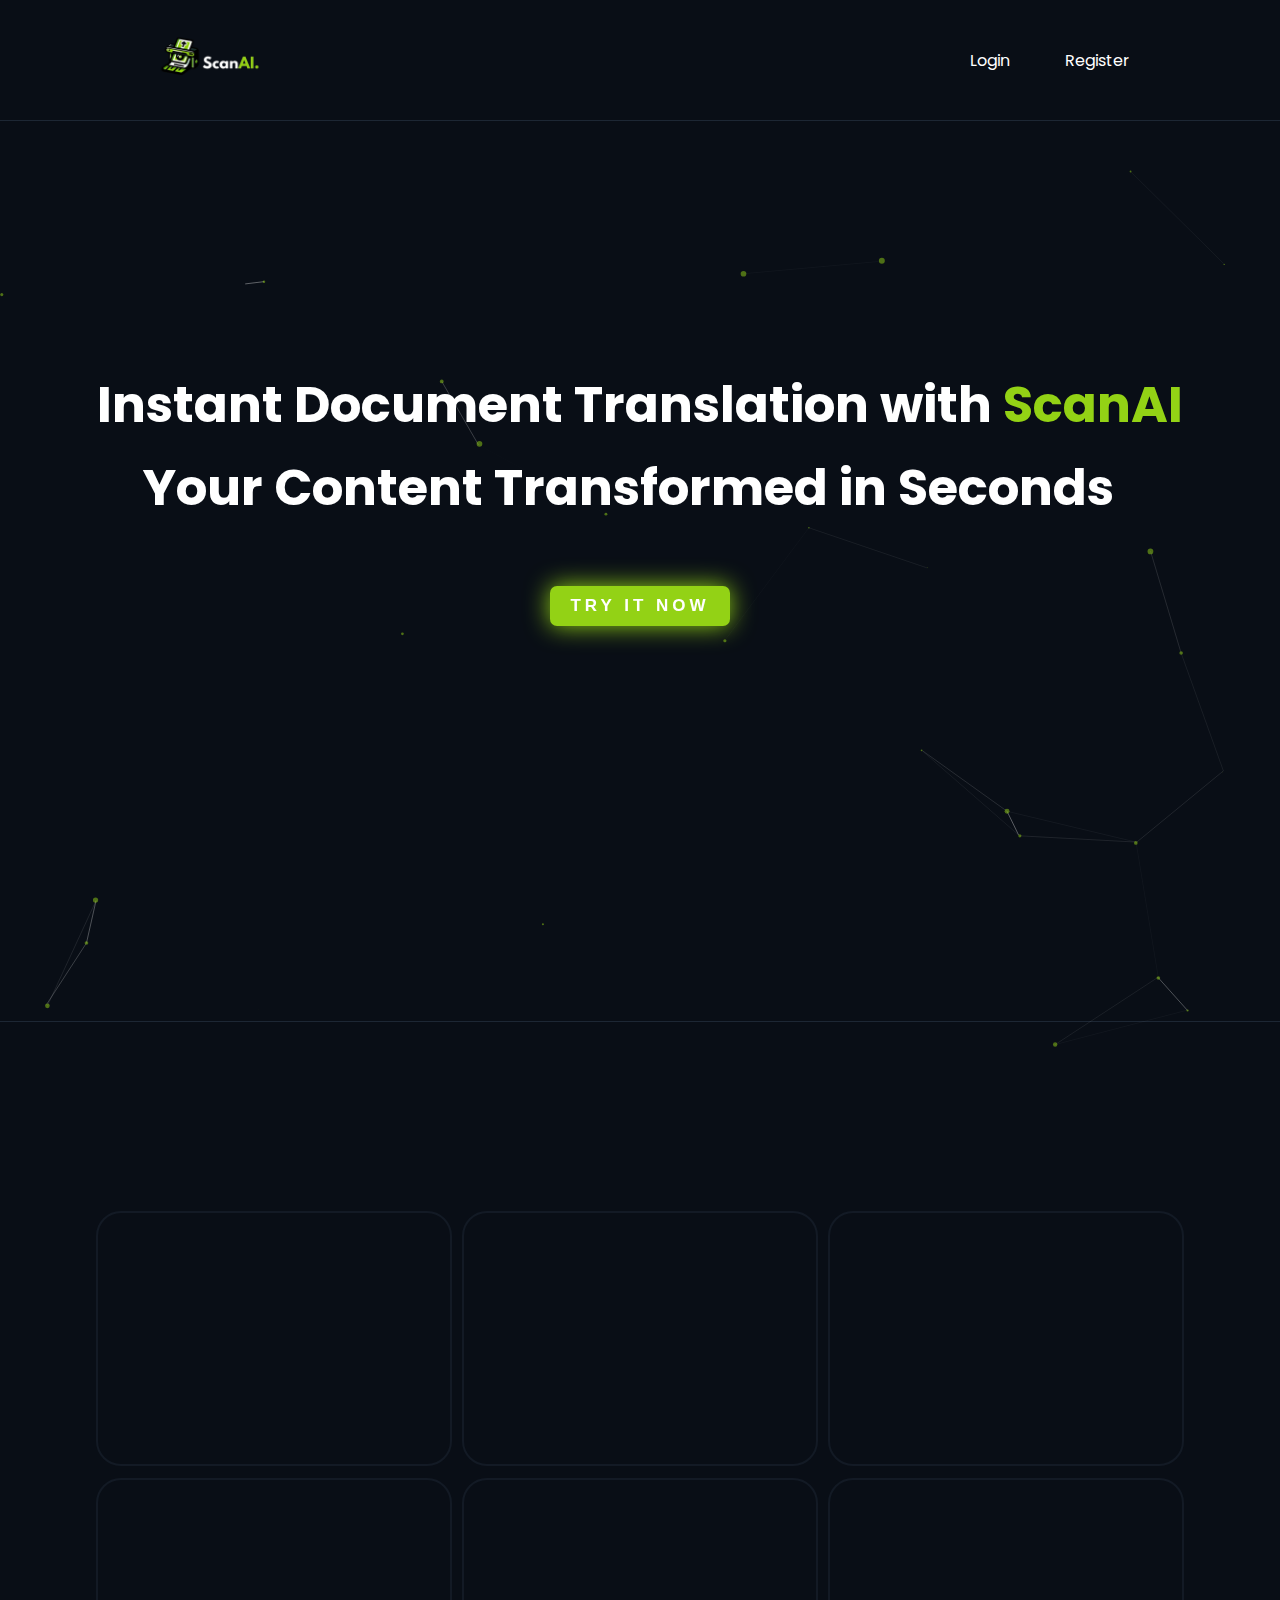
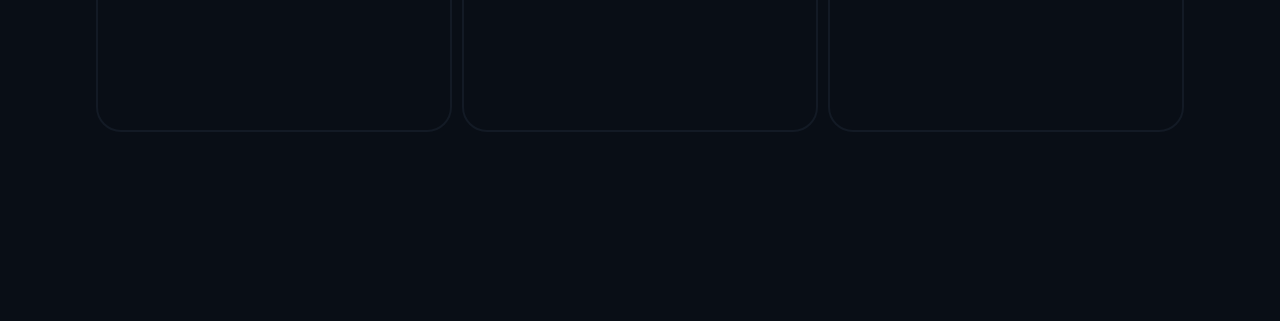
==== index.html @ 901ea7c9 "landing with grid" ====
<!DOCTYPE html>
<html lang="en">
  <head>
    <link rel="stylesheet" href="style.css" />
    <meta charset="UTF-8" />
    <meta name="viewport" content="width=device-width, initial-scale=1.0" />
    <title>Document</title>
  </head>
  <body>
    <nav class="navLanding">
      <img src="logoScanAI.png" class="logo" />
      <ul class="ulNav">
        <a href="#"><li>Login</li></a>
        <a href="#"><li>Register</li></a>
      </ul>
    </nav>
    <div class="containerTitle">
      <div class="containerAll">
        <div id="particles-js"></div>
        <h1 class="mainTitle" id="mainTitle">
          Instant Document Translation with <span>ScanAI</span><br />
          <div class="backTitle">Your Content Transformed in Seconds</div>
        </h1>
        <button class="shadow__btn">Try it now</button>
      </div>
    </div>

    <section class="section1">
      <div class="parent" id="grid">
        <div class="div1"></div>
        <div class="div2"></div>
        <div class="div3"></div>
        <div class="div4"></div>
        <div class="div5"></div>
        <div class="div6"></div>
        <div class="mouse-follower" id="mouseFollower"></div>
      </div>
    </section>

    <script src="particles.js"></script>
    <script>
      particlesJS.load("particles-js", "particlesjs-config.json", function () {
        console.log("callback - particles.js config loaded");
      });
    </script>
    <script>
document.addEventListener("DOMContentLoaded", function() {
  const parent = document.querySelector(".parent");
  const mouseFollower = document.querySelector(".mouse-follower");

  parent.addEventListener("mouseenter", function() {
    mouseFollower.style.display = "block";
  });

  parent.addEventListener("mouseleave", function() {
    mouseFollower.style.display = "none";
  });

  document.addEventListener("mousemove", function(e) {
    const parentRect = parent.getBoundingClientRect();
    const mouseX = e.pageX;
    const mouseY = e.pageY;

    const parentLeft = parentRect.left + window.pageXOffset;
    const parentTop = parentRect.top + window.pageYOffset;
    const parentRight = parentRect.right + window.pageXOffset - mouseFollower.offsetWidth;
    const parentBottom = parentRect.bottom + window.pageYOffset - mouseFollower.offsetHeight;

    if (mouseX >= parentLeft && mouseX <= parentRight && mouseY >= parentTop && mouseY <= parentBottom) {
      let adjustedMouseX = mouseX - parentLeft;
      let adjustedMouseY = mouseY - parentTop;

      mouseFollower.style.left = adjustedMouseX + "px";
      mouseFollower.style.top = adjustedMouseY + "px";
    }
  });
});



    </script>
  </body>
</html>
---- style.css ----
@import url("https://fonts.googleapis.com/css2?family=Open+Sans&family=Poppins:ital,wght@0,100;0,200;0,300;0,400;0,500;0,600;0,700;0,800;0,900;1,100;1,200;1,300;1,400;1,500;1,600;1,700;1,800;1,900&display=swap");

* {
  margin: 0;
  padding: 0;
  box-sizing: border-box;
  list-style: none;
  text-decoration: none;
}

body {
  background-color: #090e16;
  font-family: "Poppins";
  height: 100vh;
  width: 100%;
}

.navLanding {
  width: 100%;
  padding: 0px 150px;
  display: flex;
  align-items: center;
  justify-content: space-between;
  border-bottom: #1d2734 1px solid;
}

.logo {
  height: 120px;
  width: 120px;
}

.ulNav {
  width: 100%;
  color: white;
  display: flex;
  justify-content: flex-end;
  gap: 55px;
  transition: background-color 0.3s ease;
}

.ulNav li {
  color: white;
  position: relative;
  overflow: hidden;
}

.ulNav li::after {
  content: "";
  position: absolute;
  left: 0;
  bottom: 0;
  width: 0;
  border-bottom: solid 2px #93d215;
  transition: width 0.3s ease;
}

.ulNav li:hover::after {
  width: 100%;
}

.containerTitle {
  width: 100%;
  height: 100vh;
  color: white;
  display: flex;
  align-items: center;
  justify-content: center;
  flex-direction: column;
}

.mainTitle {
  margin-bottom: 60px;
  font-size: 50px;
}

.mainTitle span {
  color: #93d215;
}

.backTitle {
  margin-left: 46px;
  margin-top: 7px;
}

.section1 {
  height: 100vh;
  width: 100%;
  display: flex;
  align-items: center;
  justify-content: center;
  border-top: solid 1px #1d2734;
  z-index: 1 !important;
  background-color: #090e16 !important;
}

#particles-js {
  position: absolute;
  top: 17%;
  width: 100%;
  height: 100vh;
}

.div1, .div2, .div3, .div4, .div5, .div6 {
    background-color: #090e16;
    border: solid 2px #1d2734;
    border-radius: 25px;
    z-index: 2 !important;
  }
  
  .parent {
    display: grid;
    grid-template-columns: repeat(3, 1fr);
    grid-template-rows: repeat(2, 1fr);
    grid-column-gap: 10px;
    grid-row-gap: 12px;
    height: 58%;
    width: 85%;
    z-index: 1;
    opacity: 0.5;
    position: relative; /* Ajout d'une position relative */
    overflow: hidden; /* Empêche le débordement du contenu hors de la classe parent */
    background-color: none;
  }
  
  .mouse-follower {
    position: absolute;
    width: 100px;
    height: 100px;
    border-radius: 50%;
    background: rgb(255, 255, 255);
    background: radial-gradient(circle, rgba(255, 255, 255, 1) 0%, rgba(53, 194, 96, 1) 50%, rgba(255, 255, 255, 1) 100%);
    display: none;
    z-index: 0;
    filter: blur(50px); /* Ajustez la valeur de flou selon vos préférences */
    opacity: 1; /* Réglez la valeur d'opacité selon vos préférences */
    transform: translate(-50%, -50%); /* Centrer l'élément */
  }
  
  

  
element.style {
    height: 100vh;
    width: 100%;
}

.shadow__btn {
    padding: 10px 20px;
    border: none;
    font-size: 17px;
    color: #fff;
    border-radius: 7px;
    letter-spacing: 4px;
    font-weight: 700;
    text-transform: uppercase;
    transition: 0.5s;
    transition-property: box-shadow;
    z-index: 1;
  }
  
  .shadow__btn {
    background: #93d215;
    box-shadow: 0 0 25px #93d215;
  }
  
  .shadow__btn:hover {
    box-shadow: 0 0 5px #93d215,
                0 0 25px #93d215,
                0 0 50px #93d215,
                0 0 100px #93d215;
  }

  .containerAll {
    height: 500px;
    width: 100%;
    display: flex;
    align-items: center;
    justify-content: center;
    flex-direction: column;
    margin-bottom: 150px;
  }
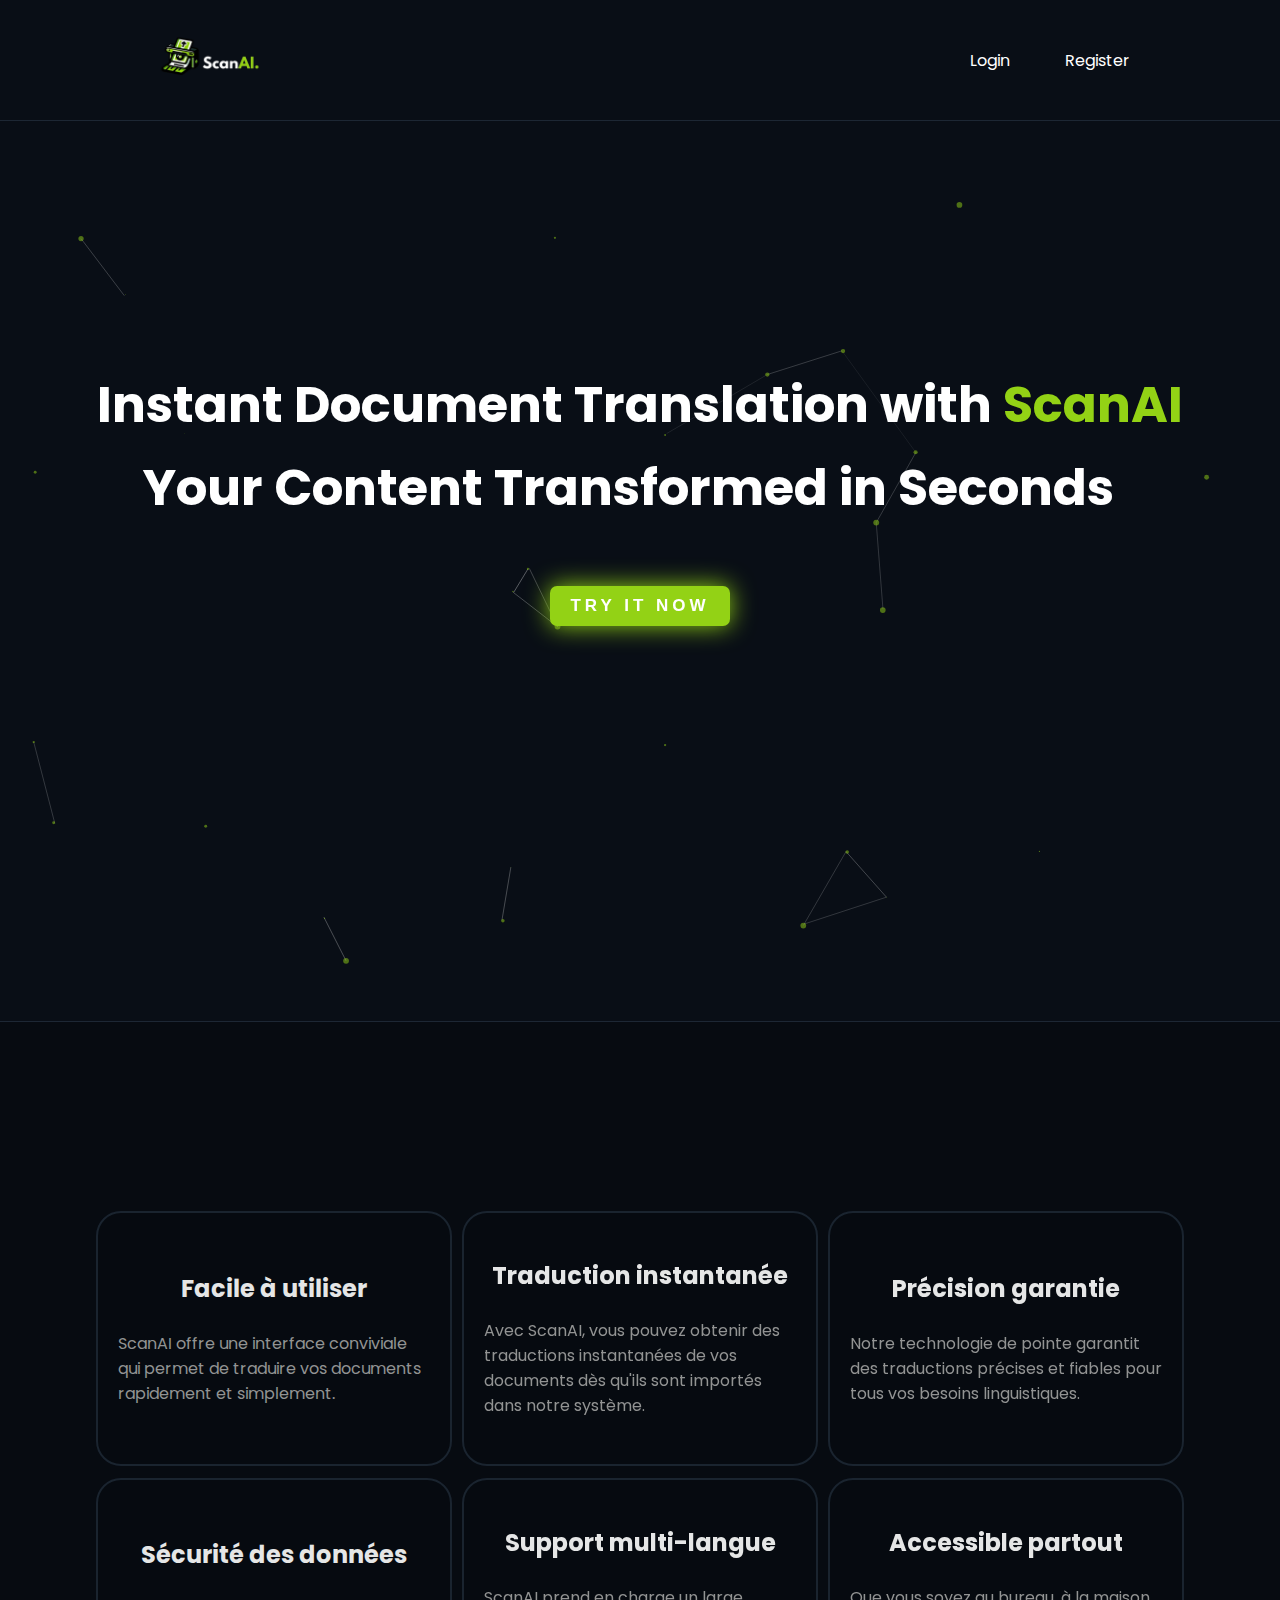
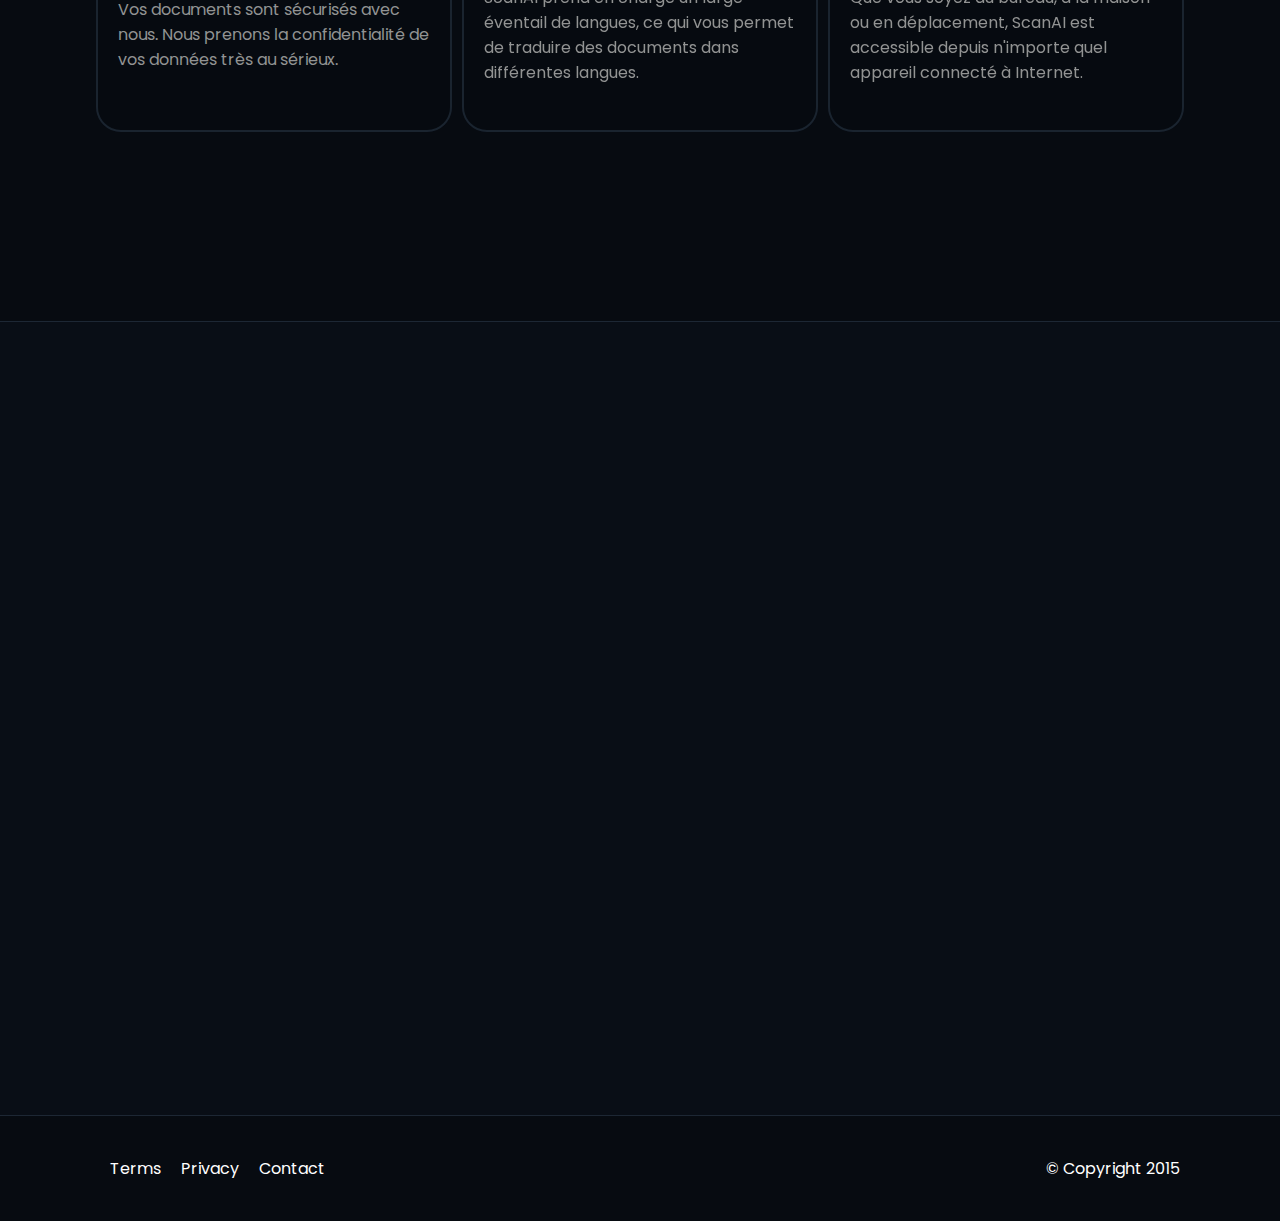
==== commit b12e2d9e: "landing finish" ====
--- a/index.html
+++ b/index.html
@@ -27,14 +27,32 @@
 
     <section class="section1">
       <div class="parent" id="grid">
-        <div class="div1"></div>
-        <div class="div2"></div>
-        <div class="div3"></div>
-        <div class="div4"></div>
-        <div class="div5"></div>
-        <div class="div6"></div>
+        <div class="div1"><h2 class="gridTitle">Facile à utiliser</h2><br>ScanAI offre une interface conviviale qui permet de traduire vos documents rapidement et simplement.</div>
+        <div class="div2"><h2 class="gridTitle">Traduction instantanée</h2><br>Avec ScanAI, vous pouvez obtenir des traductions instantanées de vos documents dès qu'ils sont importés dans notre système.</div>
+        <div class="div3"><h2 class="gridTitle">Précision garantie</h2><br>Notre technologie de pointe garantit des traductions précises et fiables pour tous vos besoins linguistiques.</div>
+        <div class="div4"><h2 class="gridTitle">Sécurité des données</h2><br>Vos documents sont sécurisés avec nous. Nous prenons la confidentialité de vos données très au sérieux.</div>
+        <div class="div5"><h2 class="gridTitle">Support multi-langue</h2><br>ScanAI prend en charge un large éventail de langues, ce qui vous permet de traduire des documents dans différentes langues.</div>
+        <div class="div6"><h2 class="gridTitle">Accessible partout</h2><br>Que vous soyez au bureau, à la maison ou en déplacement, ScanAI est accessible depuis n'importe quel appareil connecté à Internet.</div>
         <div class="mouse-follower" id="mouseFollower"></div>
       </div>
+    </section>
+
+    <section class="section2">
+      <footer>
+        <div class='container'>
+        <div class='row'>
+            <div class='col-md-12'>
+                <ul>
+                    <li><a href='#'>Terms</a></li>
+                    <li><a href='#'>Privacy</a></li>
+                    <li><a href='#'>Contact</a></li>
+                    <li><a href='#'></a></li>
+                    <p>&copy; Copyright 2015</p>
+                </ul>
+            </div>
+        </div>
+        </div>
+    </footer>
     </section>
 
     <script src="particles.js"></script>
--- a/style.css
+++ b/style.css
@@ -90,7 +90,7 @@
   justify-content: center;
   border-top: solid 1px #1d2734;
   z-index: 1 !important;
-  background-color: #090e16 !important;
+  background-color: #070b11 !important;
 }
 
 #particles-js {
@@ -101,10 +101,20 @@
 }
 
 .div1, .div2, .div3, .div4, .div5, .div6 {
-    background-color: #090e16;
+    background-color: #070b11;
     border: solid 2px #1d2734;
     border-radius: 25px;
     z-index: 2 !important;
+    color: #a3a3a3;
+    display: flex;
+    align-items: center;
+    justify-content: center;
+    flex-direction: column;
+    padding: 20px;
+  }
+
+  .gridTitle {
+    color: white;
   }
   
   .parent {
@@ -116,7 +126,7 @@
     height: 58%;
     width: 85%;
     z-index: 1;
-    opacity: 0.5;
+    opacity: 0.9;
     position: relative; /* Ajout d'une position relative */
     overflow: hidden; /* Empêche le débordement du contenu hors de la classe parent */
     background-color: none;
@@ -178,4 +188,35 @@
     justify-content: center;
     flex-direction: column;
     margin-bottom: 150px;
+  }
+
+  .section2 {
+    height: 100vh;
+    width: 100%;
+    background-color: #090e16;
+    border-top: solid 1px #1d2734;
+    display: flex;
+    flex-direction: column;
+    justify-content: flex-end;
+  }
+
+  footer {
+    border-top: #1d2734 solid 1px;
+    padding: 40px 100px;
+    color: white;
+    background: #070b11;
+  }
+  
+  footer li {
+    float: left;
+    padding: 0 10px;
+    list-style: none;
+  }
+  
+  footer a {
+    color: white;
+  }
+  
+  footer p {
+    float: right;
   }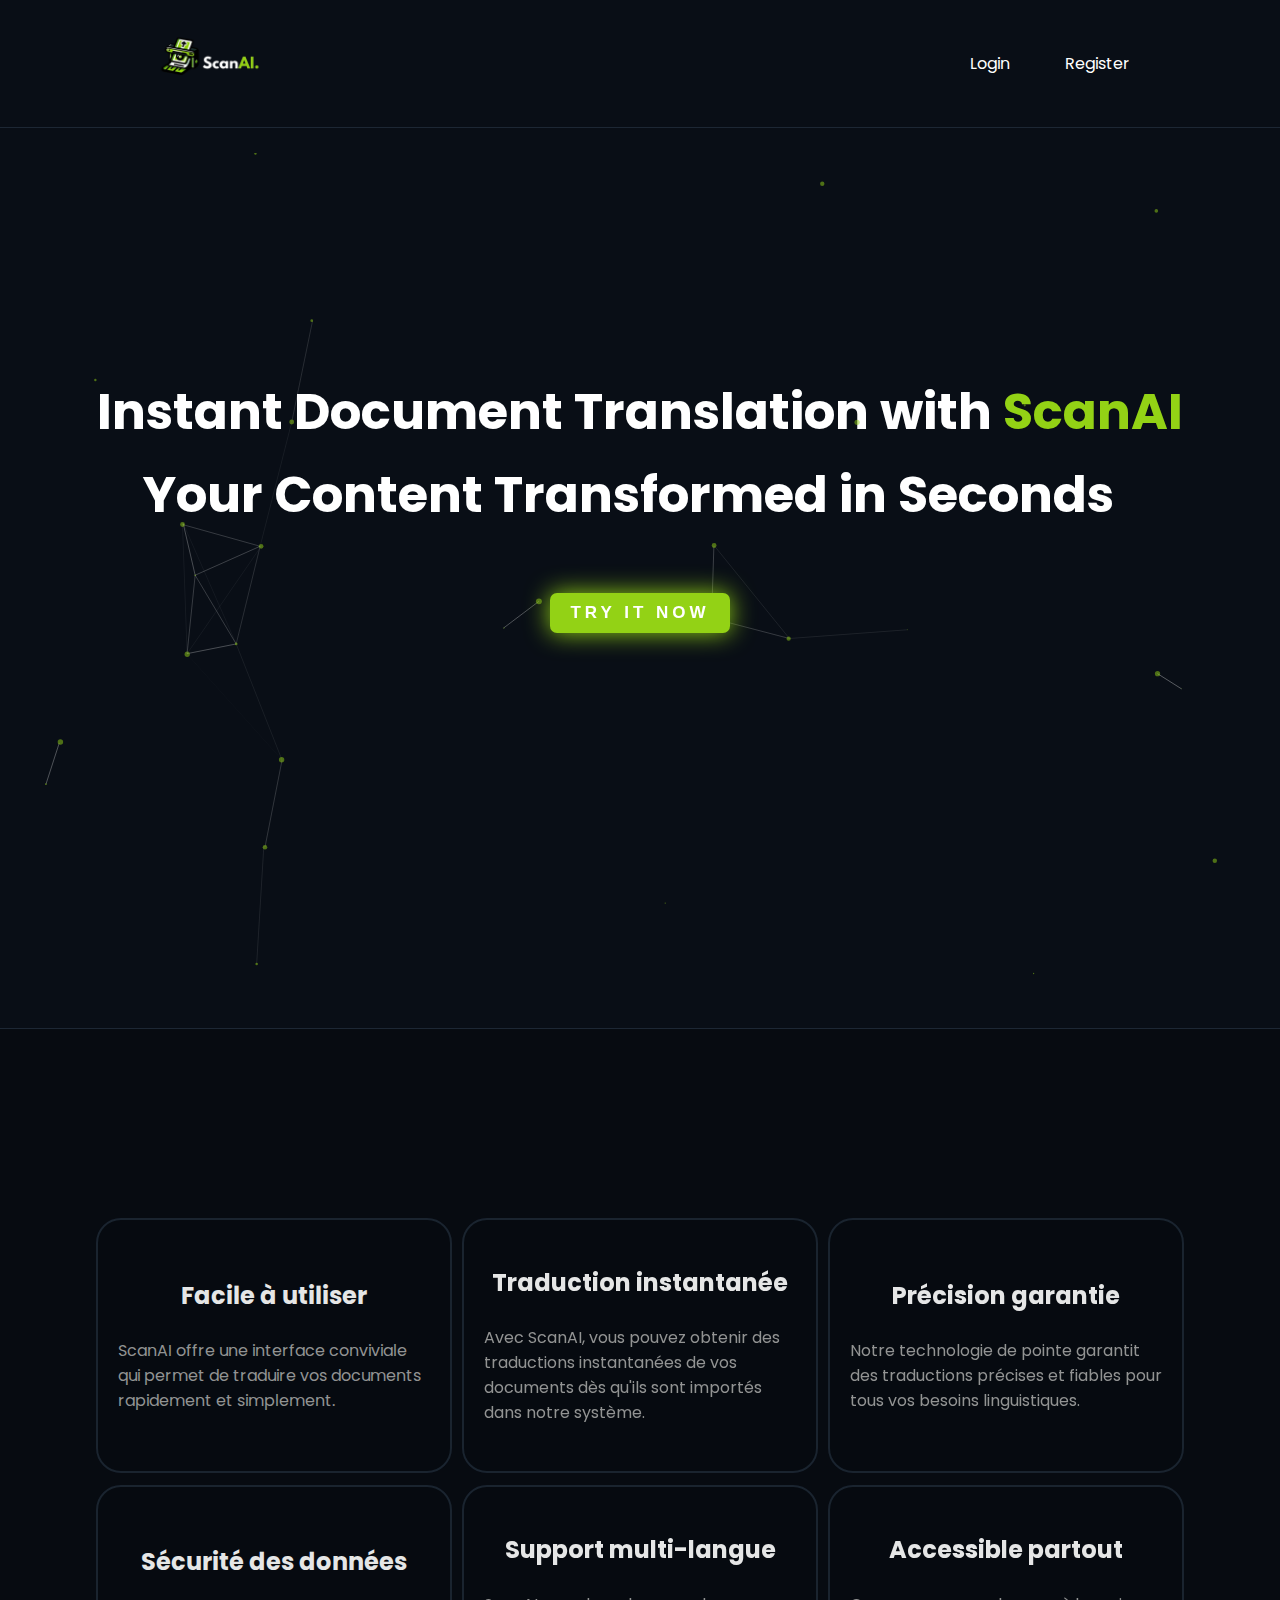
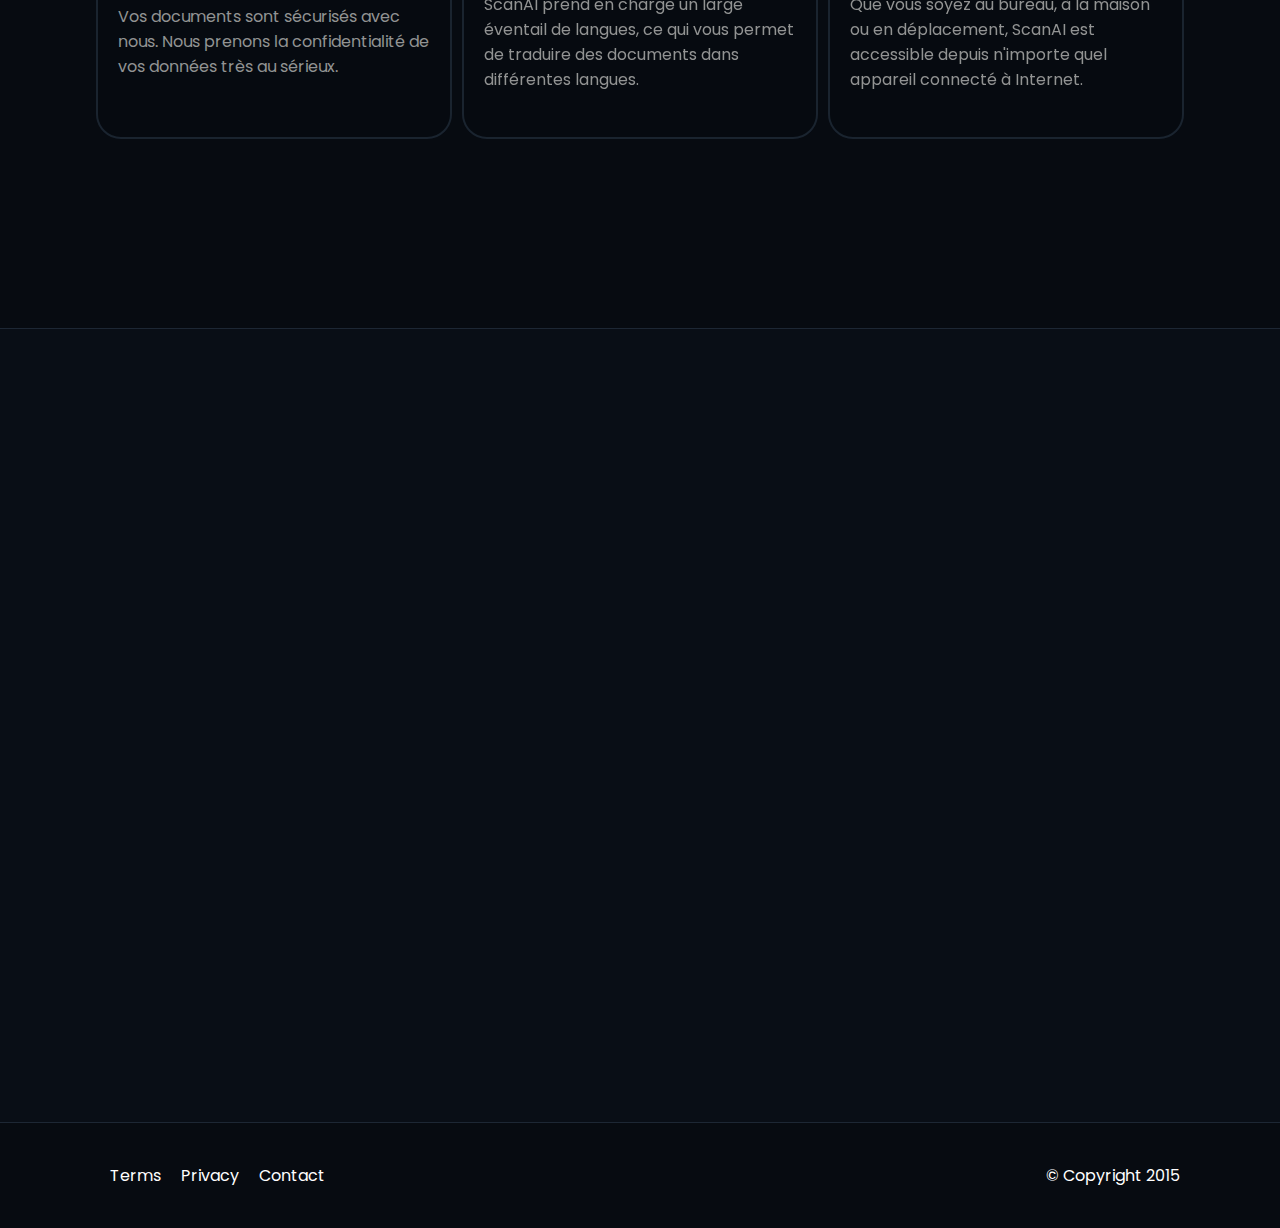
==== commit f528dfe0: "add register and login page" ====
--- a/index.html
+++ b/index.html
@@ -8,10 +8,10 @@
   </head>
   <body>
     <nav class="navLanding">
-      <img src="logoScanAI.png" class="logo" />
+      <a href="index.html"><img src="logoScanAI.png" class="logo" /></a>
       <ul class="ulNav">
-        <a href="#"><li>Login</li></a>
-        <a href="#"><li>Register</li></a>
+        <a href="login.html"><li>Login</li></a>
+        <a href="register.html"><li>Register</li></a>
       </ul>
     </nav>
     <div class="containerTitle">
--- a/style.css
+++ b/style.css
@@ -219,4 +219,126 @@
   
   footer p {
     float: right;
-  }+  }
+
+  .background{
+    margin-top: 70px;
+    width: 430px;
+    height: 520px;
+    position: absolute;
+    transform: translate(-50%,-50%);
+    left: 50%;
+    top: 50%;
+    display: flex;
+    align-items: center;
+    justify-content: center;
+}
+.background .shape{
+    height: 200px;
+    width: 200px;
+    position: absolute;
+    border-radius: 50%;
+}
+.shape:first-child{
+    background: linear-gradient(
+        #55790d,
+        #93d215
+    );
+    left: -80px;
+    top: -80px;
+}
+.shape:last-child{
+    background: linear-gradient(
+        to right,
+        #93d215,
+        #55790d
+    );
+    right: -30px;
+    bottom: -80px;
+}
+
+
+
+form{
+  margin-top: 70px;
+    height: 520px;
+    width: 400px;
+    background-color: rgba(255, 255, 255, 0.018);
+    position: absolute;
+    transform: translate(-50%,-50%);
+    top: 50%;
+    left: 50%;
+    border-radius: 10px;
+    backdrop-filter: blur(10px);
+    border: 2px solid rgba(255,255,255,0.1);
+    box-shadow: 0 0 40px rgba(8,7,16,0.6);
+    padding: 50px 35px;
+}
+form *{
+    font-family: 'Poppins',sans-serif;
+    color: #ffffff;
+    letter-spacing: 0.5px;
+    outline: none;
+    border: none;
+}
+form h3{
+    font-size: 32px;
+    font-weight: 500;
+    line-height: 42px;
+    text-align: center;
+    color: white;
+}
+
+label{
+    display: block;
+    margin-top: 30px;
+    font-size: 16px;
+    font-weight: 500;
+}
+input{
+    display: block;
+    height: 50px;
+    width: 100%;
+    background-color: rgba(255,255,255,0.07);
+    border-radius: 3px;
+    padding: 0 10px;
+    margin-top: 8px;
+    font-size: 14px;
+    font-weight: 300;
+}
+::placeholder{
+    color: #e5e5e5;
+}
+.btnLogin{
+    margin-top: 50px;
+    width: 100%;
+    background-color: #93d215;
+    color: white;
+    padding: 15px 0;
+    font-size: 18px;
+    font-weight: 600;
+    border-radius: 5px;
+    cursor: pointer;
+}
+.social{
+  margin-top: 30px;
+  display: flex;
+}
+.social div{
+  background: red;
+  width: 150px;
+  border-radius: 3px;
+  padding: 5px 10px 10px 5px;
+  background-color: rgba(255,255,255,0.27);
+  color: #eaf0fb;
+  text-align: center;
+}
+.social div:hover{
+  background-color: rgba(255,255,255,0.47);
+}
+.social .fb{
+  margin-left: 25px;
+}
+.social i{
+  margin-right: 4px;
+}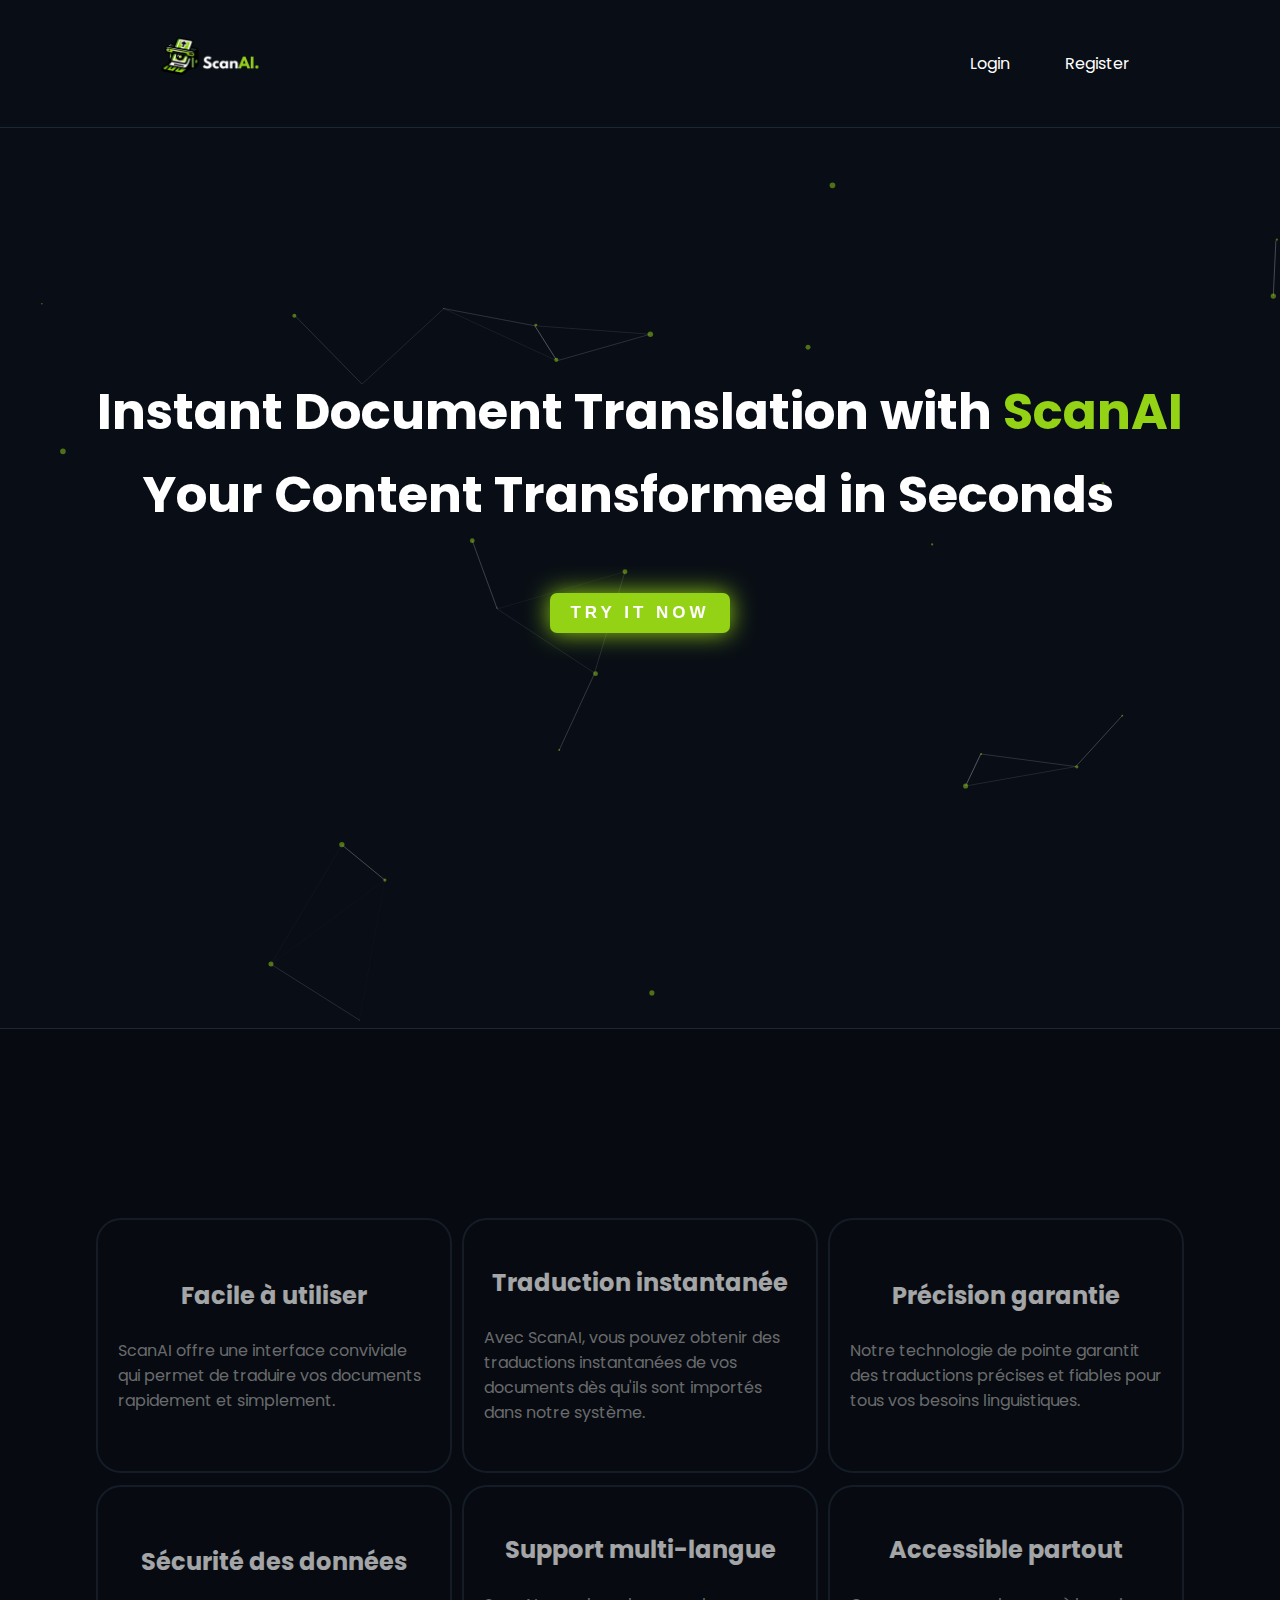
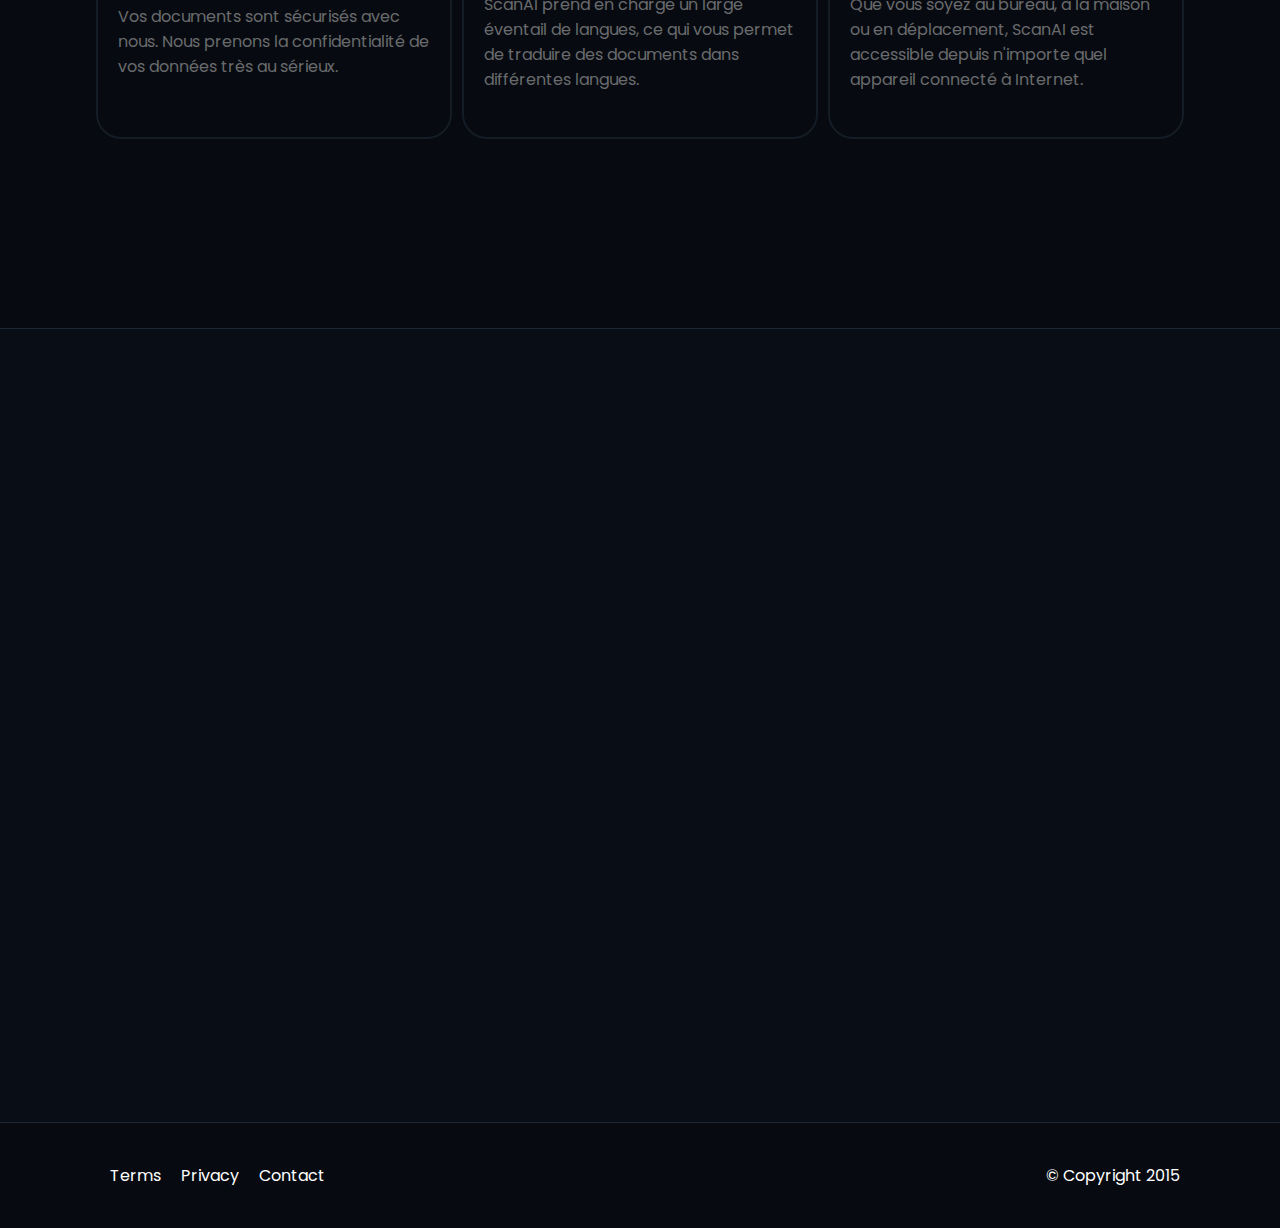
==== commit fca1f282: "Merge branch 'eliott' into AuthPage" ====
--- a/index.html
+++ b/index.html
@@ -10,8 +10,8 @@
     <nav class="navLanding">
       <a href="index.html"><img src="logoScanAI.png" class="logo" /></a>
       <ul class="ulNav">
-        <a href="login.html"><li>Login</li></a>
-        <a href="register.html"><li>Register</li></a>
+        <a href="auth/login.html"><li>Login</li></a>
+        <a href="auth/register.html"><li>Register</li></a>
       </ul>
     </nav>
     <div class="containerTitle">
--- a/style.css
+++ b/style.css
@@ -111,6 +111,7 @@
     justify-content: center;
     flex-direction: column;
     padding: 20px;
+    opacity: 0.7;
   }
 
   .gridTitle {
@@ -289,6 +290,7 @@
     color: white;
 }
 
+
 label{
     display: block;
     margin-top: 30px;
@@ -341,4 +343,243 @@
 }
 .social i{
   margin-right: 4px;
-}+}
+
+
+
+
+/* Page Login : style login */
+
+#FLogin{
+    width: 25%;
+}
+.containerForm {
+    margin-top: 40%;
+    width: 100%;
+    height: 10%;
+    display: flex;
+    flex-direction: column;
+    align-items: center;
+    justify-content: center;
+
+    border: solid 1px #93d215;
+    border-radius: 10px;
+    box-shadow: 0 0 .1rem #fff,
+    0 0 .1rem #fff,
+    0 0 1rem #93d215,
+    0 0 0.8rem #93d215,
+    0 0 1.8rem #93d215,
+    inset 0 0 1.3rem #93d215; 
+
+}
+#loginTitle {
+    font-size: 40px;    
+    color: #fff;
+    margin-bottom: 10%;
+}
+.btnLogin
+{
+    width: 100%;
+    height: 40px;
+    background-color: #090e16;
+    color: white;
+    border: none;
+    border-radius: 5px;
+    cursor: pointer;
+    margin-bottom: 10%;
+    border: none;
+    transition: background-color 0.3s ease;
+    border-bottom: solid 2px #93d215;
+}
+.btnLogin:focus {
+    outline:  none;
+}
+.ContInput{
+    width: 80%;
+}
+
+#forgot{
+    color: #93d215;
+    margin-top: 10%;
+    cursor: pointer;
+}
+#fcont{
+    font-size: 13px;
+}
+
+#btnSubmite{
+    width: 30%;
+    height: 40px;
+    font-size: 20px;
+    background-color: #93d215;
+    color: white;
+    border: none;
+    border-radius: 5px;
+    cursor: pointer;
+    margin: 10% 0;
+    border: none;
+}
+
+
+
+/* Page Check Code : style check code */
+#CheckTitle{
+    font-size: 30px;    
+    color: #fff;
+    margin-bottom: 10%;
+
+}
+.containerFormCheck {
+    margin-top: 10%;
+    width: 100%;
+    height: 10%;
+    display: flex;
+    flex-direction: column;
+    align-items: center;
+    justify-content: center;
+
+
+
+}
+
+#myBox{
+    display: flex;
+    justify-content: space-around;
+
+}
+#myBox input{
+    text-align: center;
+    font-size: 35px;
+    width: 15%;
+    height: 80px;
+    border: solid 1px #93d215;
+    border-radius: 10px;
+    box-shadow: 0 0 .1rem #fff,
+    0 0 .05rem #fff,
+    0 0 0.5rem #93d215,
+    0 0 0.4rem #93d215,
+    0 0 1.2rem #93d215,
+    inset 0 0 1.3rem #93d215; 
+}
+#myBox input:focus {
+    outline:  none;
+}
+
+
+
+/* Page Trad Page : style Trade Page */
+
+#BloxPage{
+    width: 50%;
+    height: 80%;
+    border: solid 1px #93d215;
+    border-radius: 10px;
+    box-shadow: 0 0 .1rem #fff,
+    0 0 .05rem #fff,
+    0 0 0.5rem #93d215,
+    0 0 0.4rem #93d215,
+    0 0 1.2rem #93d215,
+    inset 0 0 1.3rem #93d215; 
+}
+
+#sectionTrad{
+    display: flex;
+}
+#BloxPage{
+    color: white;
+    display: flex;
+    justify-content: center;
+    align-items: center;
+    font-size: 30px;
+}
+.boxT{
+    width: 50%;
+    height: 80vh;
+    display: flex;
+    justify-content: center;
+    align-items: center;
+    flex-direction: column;
+}
+.lselect{
+    width: 100%;
+    height: 40px;
+    background-color: #090e16;
+    color: white;
+    border: solid 1px #93d215;
+    border-radius: 10px;
+    box-shadow: 0 0 .1rem #fff,
+    0 0 .02rem #fff,
+    0 0 0.2rem #93d215,
+    0 0 0.1rem #93d215,
+    0 0 1rem #93d215,
+    inset 0 0 1.3rem #93d215; 
+    outline: none;
+}
+#FormTrad{
+    width: 100%;
+    text-align: center;
+}
+#DofSelect{
+    display: flex;
+    justify-content: space-around;
+}
+
+#tradTitle{
+    font-size: 30px;    
+    color: #fff;
+    margin-bottom: 10%;
+}
+
+
+/** Page abonnement : style abonnement */
+.SectionAbo{
+    display: flex;
+    justify-content: space-around;
+    width: 80%;
+}
+.logoArt{
+    width: 30%;
+    margin: 20% 0;
+
+}
+#AboTitle{
+    font-size: 30px;    
+    color: #fff;
+    margin-bottom: 4%;
+}
+.containerAbo{
+    width: 100%;
+    display: flex;
+    flex-direction: column;
+    align-items: center;
+    justify-content: center;
+    margin-top: 2%;
+}
+.ContAbo{
+    display: flex;
+    justify-content: center;
+    align-items: center;
+    flex-direction: column;
+    width: 25%;
+    border: solid 1px #93d215;
+    border-radius: 10px;
+    color: #fff;
+    box-shadow: 0 0 .1rem #fff,
+    0 0 .02rem #fff,
+    0 0 0.2rem #93d215,
+    0 0 0.1rem #93d215,
+    0 0 1rem #93d215,
+    inset 0 0 1.3rem #93d215; 
+    outline: none;
+}
+
+.btnABO{
+    width: 40%;
+    height: 40px;
+    background-color: #93d215;
+    color: white;
+    border: none;
+    border-radius: 5px;
+    cursor: pointer;
+    margin: 10% 0;
+    border: none;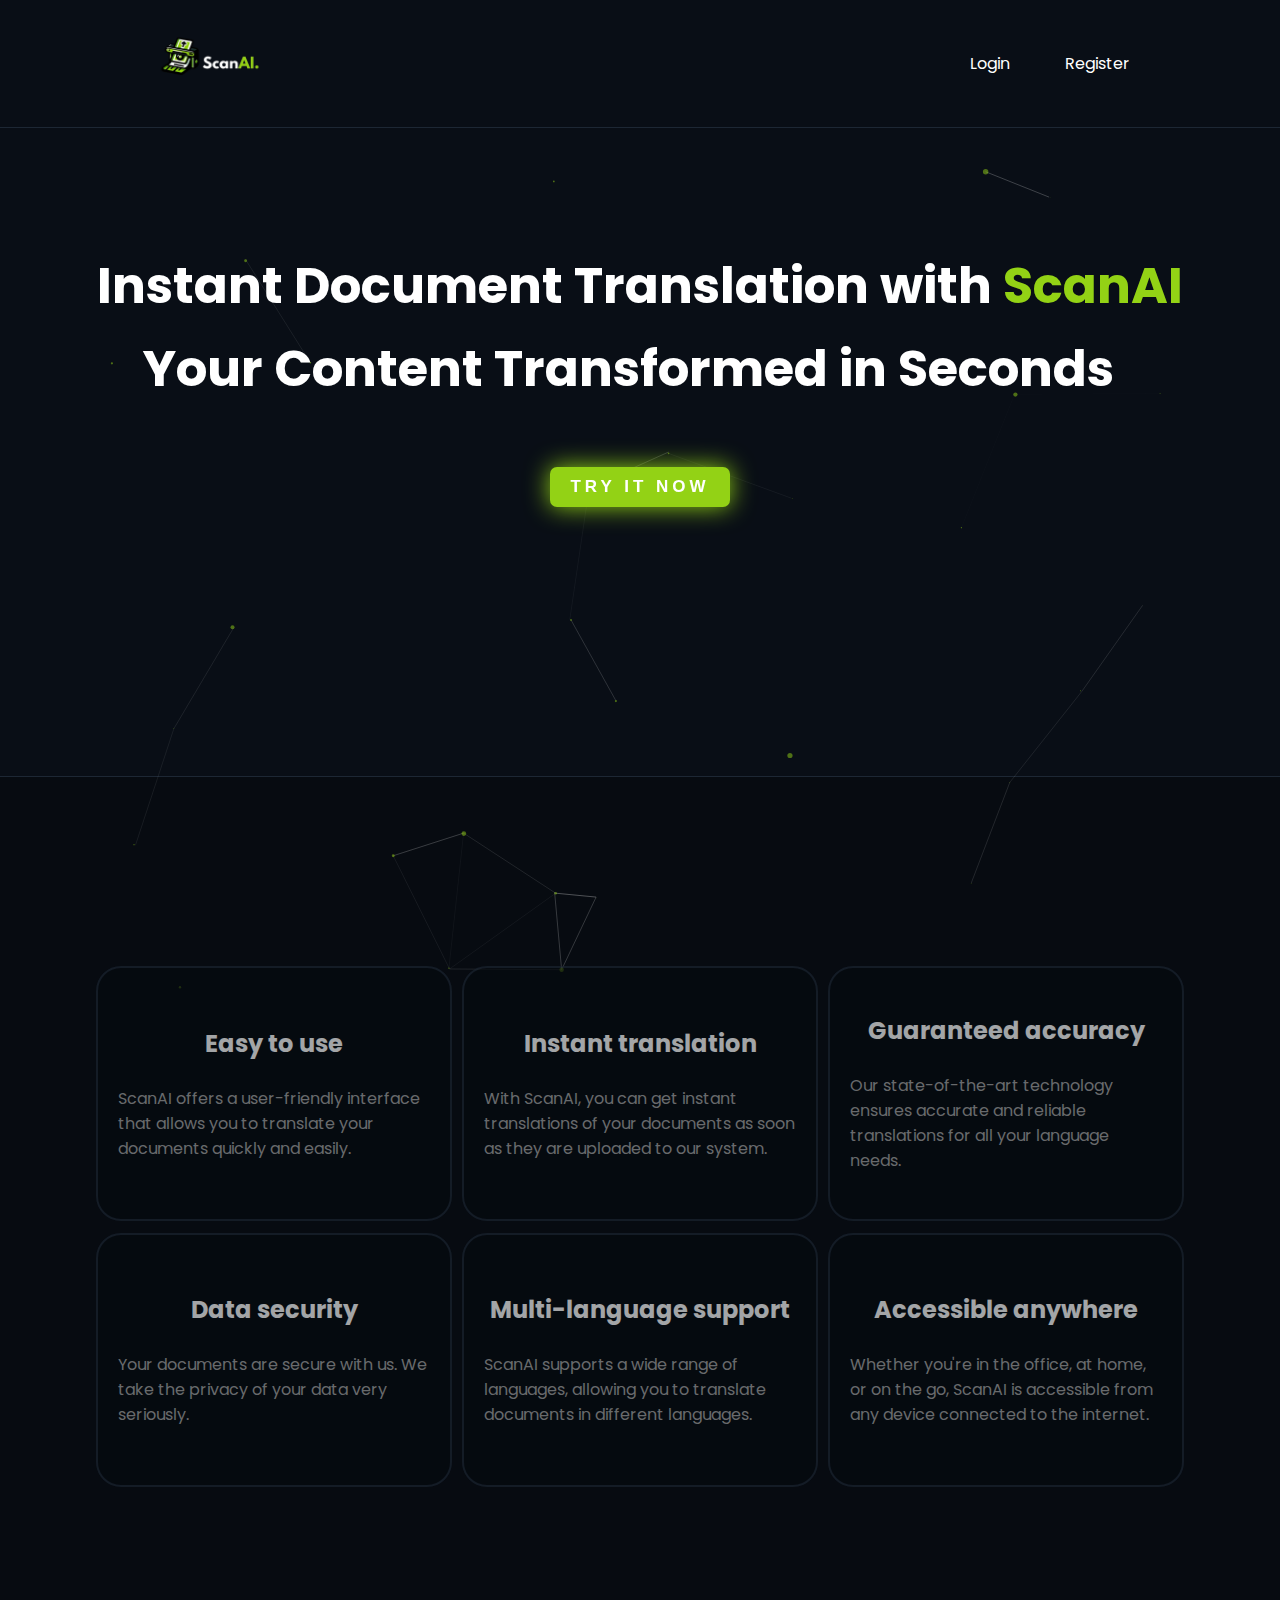
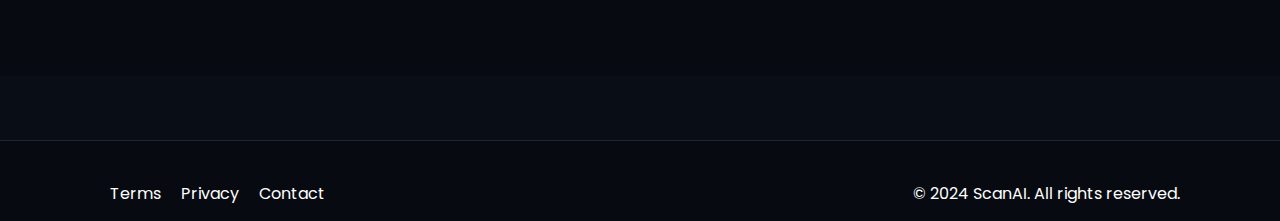
==== commit 7beb2a59: "Regle de tous les bugs + ajout de commentaire" ====
--- a/index.html
+++ b/index.html
@@ -4,86 +4,109 @@
     <link rel="stylesheet" href="style.css" />
     <meta charset="UTF-8" />
     <meta name="viewport" content="width=device-width, initial-scale=1.0" />
-    <title>Document</title>
+    <title>ScanAI</title>
   </head>
   <body>
+    <!-- Barre de navigation -->
     <nav class="navLanding">
+      <!-- Logo avec lien vers la page d'accueil -->
       <a href="index.html"><img src="logoScanAI.png" class="logo" /></a>
+      <!-- Liste des liens -->
       <ul class="ulNav">
-        <a href="auth/login.html"><li>Login</li></a>
-        <a href="auth/register.html"><li>Register</li></a>
+        <!-- Lien vers la page de connexion -->
+        <a href="login.html"><li>Login</li></a>
+        <!-- Lien vers la page d'inscription -->
+        <a href="register.html"><li>Register</li></a>
       </ul>
     </nav>
-    <div class="containerTitle">
-      <div class="containerAll">
-        <div id="particles-js"></div>
-        <h1 class="mainTitle" id="mainTitle">
-          Instant Document Translation with <span>ScanAI</span><br />
-          <div class="backTitle">Your Content Transformed in Seconds</div>
-        </h1>
-        <button class="shadow__btn">Try it now</button>
-      </div>
+   <!-- Conteneur pour le titre principal -->
+   <div class="containerTitle">
+    <div class="containerAll">
+      <!-- Effet de particules -->
+      <div id="particles-js"></div>
+      <!-- Titre principal -->
+      <h1 class="mainTitle" id="mainTitle">
+        Instant Document Translation with <span>ScanAI</span><br />
+        <!-- Sous-titre -->
+        <div class="backTitle">Your Content Transformed in Seconds</div>
+      </h1>
+      <!-- Bouton d'action -->
+      <button class="shadow__btn">Try it now</button>
     </div>
+  </div>
 
+
+
+    <!-- Section avec grille de présentation -->
     <section class="section1">
       <div class="parent" id="grid">
-        <div class="div1"><h2 class="gridTitle">Facile à utiliser</h2><br>ScanAI offre une interface conviviale qui permet de traduire vos documents rapidement et simplement.</div>
-        <div class="div2"><h2 class="gridTitle">Traduction instantanée</h2><br>Avec ScanAI, vous pouvez obtenir des traductions instantanées de vos documents dès qu'ils sont importés dans notre système.</div>
-        <div class="div3"><h2 class="gridTitle">Précision garantie</h2><br>Notre technologie de pointe garantit des traductions précises et fiables pour tous vos besoins linguistiques.</div>
-        <div class="div4"><h2 class="gridTitle">Sécurité des données</h2><br>Vos documents sont sécurisés avec nous. Nous prenons la confidentialité de vos données très au sérieux.</div>
-        <div class="div5"><h2 class="gridTitle">Support multi-langue</h2><br>ScanAI prend en charge un large éventail de langues, ce qui vous permet de traduire des documents dans différentes langues.</div>
-        <div class="div6"><h2 class="gridTitle">Accessible partout</h2><br>Que vous soyez au bureau, à la maison ou en déplacement, ScanAI est accessible depuis n'importe quel appareil connecté à Internet.</div>
+        <!-- Contenu de la grille -->
+        <div class="div1"><h2 class="gridTitle">Easy to use</h2><br>ScanAI offers a user-friendly interface that allows you to translate your documents quickly and easily.</div>
+        <div class="div2"><h2 class="gridTitle">Instant translation</h2><br>With ScanAI, you can get instant translations of your documents as soon as they are uploaded to our system.</div>
+        <div class="div3"><h2 class="gridTitle">Guaranteed accuracy</h2><br>Our state-of-the-art technology ensures accurate and reliable translations for all your language needs.</div>
+        <div class="div4"><h2 class="gridTitle">Data security</h2><br>Your documents are secure with us. We take the privacy of your data very seriously.</div>
+        <div class="div5"><h2 class="gridTitle">Multi-language support</h2><br>ScanAI supports a wide range of languages, allowing you to translate documents in different languages.</div>
+        <div class="div6"><h2 class="gridTitle">Accessible anywhere</h2><br>Whether you're in the office, at home, or on the go, ScanAI is accessible from any device connected to the internet.</div>
+        <!-- Suiveur de la souris -->
         <div class="mouse-follower" id="mouseFollower"></div>
       </div>
     </section>
-
-    <section class="section2">
+      <!-- Pied de page -->
       <footer>
         <div class='container'>
         <div class='row'>
             <div class='col-md-12'>
+                <!-- Liens de navigation dans le pied de page -->
                 <ul>
                     <li><a href='#'>Terms</a></li>
                     <li><a href='#'>Privacy</a></li>
                     <li><a href='#'>Contact</a></li>
                     <li><a href='#'></a></li>
-                    <p>&copy; Copyright 2015</p>
+                    <!-- Droits d'auteur -->
+                    <p>&copy; 2024 ScanAI. All rights reserved.</p>
                 </ul>
             </div>
         </div>
         </div>
     </footer>
-    </section>
-
+  
+    <!-- Chargement de la bibliothèque de particules -->
     <script src="particles.js"></script>
     <script>
+      // Chargement de la configuration des particules
       particlesJS.load("particles-js", "particlesjs-config.json", function () {
         console.log("callback - particles.js config loaded");
       });
     </script>
     <script>
 document.addEventListener("DOMContentLoaded", function() {
+  // Sélection des éléments nécessaires
   const parent = document.querySelector(".parent");
   const mouseFollower = document.querySelector(".mouse-follower");
 
+  // Gestionnaire d'événements pour afficher le suiveur de la souris
   parent.addEventListener("mouseenter", function() {
     mouseFollower.style.display = "block";
   });
 
+  // Gestionnaire d'événements pour masquer le suiveur de la souris
   parent.addEventListener("mouseleave", function() {
     mouseFollower.style.display = "none";
   });
 
+  // Gestionnaire d'événements pour suivre la souris dans la zone parent
   document.addEventListener("mousemove", function(e) {
     const parentRect = parent.getBoundingClientRect();
     const mouseX = e.pageX;
     const mouseY = e.pageY;
 
+    // Calcul des limites de la zone parent
     const parentLeft = parentRect.left + window.pageXOffset;
     const parentTop = parentRect.top + window.pageYOffset;
     const parentRight = parentRect.right + window.pageXOffset - mouseFollower.offsetWidth;
     const parentBottom = parentRect.bottom + window.pageYOffset - mouseFollower.offsetHeight;
 
+    // Mise à jour de la position du suiveur de la souris si la souris est à l'intérieur de la zone parent
     if (mouseX >= parentLeft && mouseX <= parentRight && mouseY >= parentTop && mouseY <= parentBottom) {
       let adjustedMouseX = mouseX - parentLeft;
       let adjustedMouseY = mouseY - parentTop;
@@ -93,9 +116,7 @@
     }
   });
 });
+    </script>
 
-
-
-    </script>
   </body>
 </html>
--- a/style.css
+++ b/style.css
@@ -60,7 +60,7 @@
 
 .containerTitle {
   width: 100%;
-  height: 100vh;
+  height: 72vh;
   color: white;
   display: flex;
   align-items: center;
@@ -262,7 +262,6 @@
 
 form{
   margin-top: 70px;
-    height: 520px;
     width: 400px;
     background-color: rgba(255, 255, 255, 0.018);
     position: absolute;
@@ -290,7 +289,6 @@
     color: white;
 }
 
-
 label{
     display: block;
     margin-top: 30px;
@@ -345,241 +343,176 @@
   margin-right: 4px;
 }
 
-
-
-
-/* Page Login : style login */
-
-#FLogin{
-    width: 25%;
-}
-.containerForm {
-    margin-top: 40%;
-    width: 100%;
-    height: 10%;
-    display: flex;
-    flex-direction: column;
-    align-items: center;
-    justify-content: center;
-
-    border: solid 1px #93d215;
-    border-radius: 10px;
-    box-shadow: 0 0 .1rem #fff,
-    0 0 .1rem #fff,
-    0 0 1rem #93d215,
-    0 0 0.8rem #93d215,
-    0 0 1.8rem #93d215,
-    inset 0 0 1.3rem #93d215; 
-
-}
-#loginTitle {
-    font-size: 40px;    
-    color: #fff;
-    margin-bottom: 10%;
-}
-.btnLogin
-{
-    width: 100%;
-    height: 40px;
-    background-color: #090e16;
-    color: white;
-    border: none;
-    border-radius: 5px;
-    cursor: pointer;
-    margin-bottom: 10%;
-    border: none;
-    transition: background-color 0.3s ease;
-    border-bottom: solid 2px #93d215;
-}
-.btnLogin:focus {
-    outline:  none;
-}
-.ContInput{
-    width: 80%;
-}
-
-#forgot{
-    color: #93d215;
-    margin-top: 10%;
-    cursor: pointer;
-}
-#fcont{
-    font-size: 13px;
-}
-
-#btnSubmite{
-    width: 30%;
-    height: 40px;
-    font-size: 20px;
-    background-color: #93d215;
-    color: white;
-    border: none;
-    border-radius: 5px;
-    cursor: pointer;
-    margin: 10% 0;
-    border: none;
-}
-
-
-
 /* Page Check Code : style check code */
 #CheckTitle{
-    font-size: 30px;    
-    color: #fff;
-    margin-bottom: 10%;
+  font-size: 30px;    
+  color: #fff;
+  margin-bottom: 10%;
 
 }
 .containerFormCheck {
-    margin-top: 10%;
-    width: 100%;
-    height: 10%;
-    display: flex;
-    flex-direction: column;
-    align-items: center;
-    justify-content: center;
-
-
-
-}
-
+  width: 100%;
+  height: 10%;
+  display: flex;
+  flex-direction: column;
+  align-items: center;
+  justify-content: center;
+
+}
+
+#btnSubmite{
+  width: 40%;
+  height: 40px;
+  background-color: #93d215;
+  color: white;
+  border: none;
+  border-radius: 5px;
+  cursor: pointer;
+  margin: 20% 0 0 0;
+  border: none;
+}
 #myBox{
-    display: flex;
-    justify-content: space-around;
+  display: flex;
+  justify-content: space-around;
 
 }
 #myBox input{
-    text-align: center;
-    font-size: 35px;
-    width: 15%;
-    height: 80px;
-    border: solid 1px #93d215;
-    border-radius: 10px;
-    box-shadow: 0 0 .1rem #fff,
-    0 0 .05rem #fff,
-    0 0 0.5rem #93d215,
-    0 0 0.4rem #93d215,
-    0 0 1.2rem #93d215,
-    inset 0 0 1.3rem #93d215; 
+  text-align: center;
+  font-size: 35px;
+  width: 15%;
+  height: 80px;
+  border: solid 1px #93d215;
+  border-radius: 10px;
+  box-shadow: 0 0 .1rem #fff,
+  0 0 .05rem #fff,
+  0 0 0.5rem #93d215,
+  0 0 0.4rem #93d215,
+  0 0 1.2rem #93d215,
+  inset 0 0 1.3rem #93d215; 
 }
 #myBox input:focus {
-    outline:  none;
-}
-
+  outline:  none;
+}
 
 
 /* Page Trad Page : style Trade Page */
 
 #BloxPage{
-    width: 50%;
-    height: 80%;
-    border: solid 1px #93d215;
-    border-radius: 10px;
-    box-shadow: 0 0 .1rem #fff,
-    0 0 .05rem #fff,
-    0 0 0.5rem #93d215,
-    0 0 0.4rem #93d215,
-    0 0 1.2rem #93d215,
-    inset 0 0 1.3rem #93d215; 
+  width: 50%;
+  height: 80%;
+  border: solid 1px #93d215;
+  border-radius: 10px;
+  box-shadow: 0 0 .1rem #fff,
+  0 0 .05rem #fff,
+  0 0 0.5rem #93d215,
+  0 0 0.4rem #93d215,
+  0 0 1.2rem #93d215,
+  inset 0 0 1.3rem #93d215; 
 }
 
 #sectionTrad{
-    display: flex;
+  display: flex;
 }
 #BloxPage{
-    color: white;
-    display: flex;
-    justify-content: center;
-    align-items: center;
-    font-size: 30px;
+  color: white;
+  display: flex;
+  justify-content: center;
+  align-items: center;
+  font-size: 30px;
 }
 .boxT{
-    width: 50%;
-    height: 80vh;
-    display: flex;
-    justify-content: center;
-    align-items: center;
-    flex-direction: column;
+  width: 50%;
+  height: 80vh;
+  display: flex;
+  justify-content: center;
+  align-items: center;
+  flex-direction: column;
 }
 .lselect{
-    width: 100%;
-    height: 40px;
-    background-color: #090e16;
-    color: white;
-    border: solid 1px #93d215;
-    border-radius: 10px;
-    box-shadow: 0 0 .1rem #fff,
-    0 0 .02rem #fff,
-    0 0 0.2rem #93d215,
-    0 0 0.1rem #93d215,
-    0 0 1rem #93d215,
-    inset 0 0 1.3rem #93d215; 
-    outline: none;
+  width: 100%;
+  height: 40px;
+  background-color: #090e16;
+  color: white;
+  border: solid 1px #93d215;
+  border-radius: 10px;
+  box-shadow: 0 0 .1rem #fff,
+  0 0 .02rem #fff,
+  0 0 0.2rem #93d215,
+  0 0 0.1rem #93d215,
+  0 0 1rem #93d215,
+  inset 0 0 1.3rem #93d215; 
+  outline: none;
 }
 #FormTrad{
-    width: 100%;
-    text-align: center;
+  width: 100%;
+  text-align: center;
 }
 #DofSelect{
-    display: flex;
-    justify-content: space-around;
+  display: flex;
+  justify-content: space-around;
 }
 
 #tradTitle{
-    font-size: 30px;    
-    color: #fff;
-    margin-bottom: 10%;
+  font-size: 30px;    
+  color: #fff;
+  margin-bottom: 10%;
 }
 
 
 /** Page abonnement : style abonnement */
 .SectionAbo{
-    display: flex;
-    justify-content: space-around;
-    width: 80%;
+  display: flex;
+  justify-content: space-around;
+  width: 80%;
 }
 .logoArt{
-    width: 30%;
-    margin: 20% 0;
+  width: 30%;
+  margin: 20% 0;
 
 }
 #AboTitle{
-    font-size: 30px;    
-    color: #fff;
-    margin-bottom: 4%;
+  font-size: 30px;    
+  color: #fff;
+  margin-bottom: 4%;
 }
 .containerAbo{
-    width: 100%;
-    display: flex;
-    flex-direction: column;
-    align-items: center;
-    justify-content: center;
-    margin-top: 2%;
+  width: 100%;
+  display: flex;
+  flex-direction: column;
+  align-items: center;
+  justify-content: center;
+  margin-top: 2%;
 }
 .ContAbo{
-    display: flex;
-    justify-content: center;
-    align-items: center;
-    flex-direction: column;
-    width: 25%;
-    border: solid 1px #93d215;
-    border-radius: 10px;
-    color: #fff;
-    box-shadow: 0 0 .1rem #fff,
-    0 0 .02rem #fff,
-    0 0 0.2rem #93d215,
-    0 0 0.1rem #93d215,
-    0 0 1rem #93d215,
-    inset 0 0 1.3rem #93d215; 
-    outline: none;
+  display: flex;
+  justify-content: center;
+  align-items: center;
+  flex-direction: column;
+  width: 25%;
+  border: solid 1px #93d215;
+  border-radius: 10px;
+  color: #fff;
+  box-shadow: 0 0 .1rem #fff,
+  0 0 .02rem #fff,
+  0 0 0.2rem #93d215,
+  0 0 0.1rem #93d215,
+  0 0 1rem #93d215,
+  inset 0 0 1.3rem #93d215; 
+  outline: none;
 }
 
 .btnABO{
-    width: 40%;
-    height: 40px;
-    background-color: #93d215;
-    color: white;
-    border: none;
-    border-radius: 5px;
-    cursor: pointer;
-    margin: 10% 0;
-    border: none;+  width: 40%;
+  height: 40px;
+  background-color: #93d215;
+  color: white;
+  border: none;
+  border-radius: 5px;
+  cursor: pointer;
+  margin: 10% 0;
+  border: none;
+}
+
+footer{
+  margin-top: 5%;
+}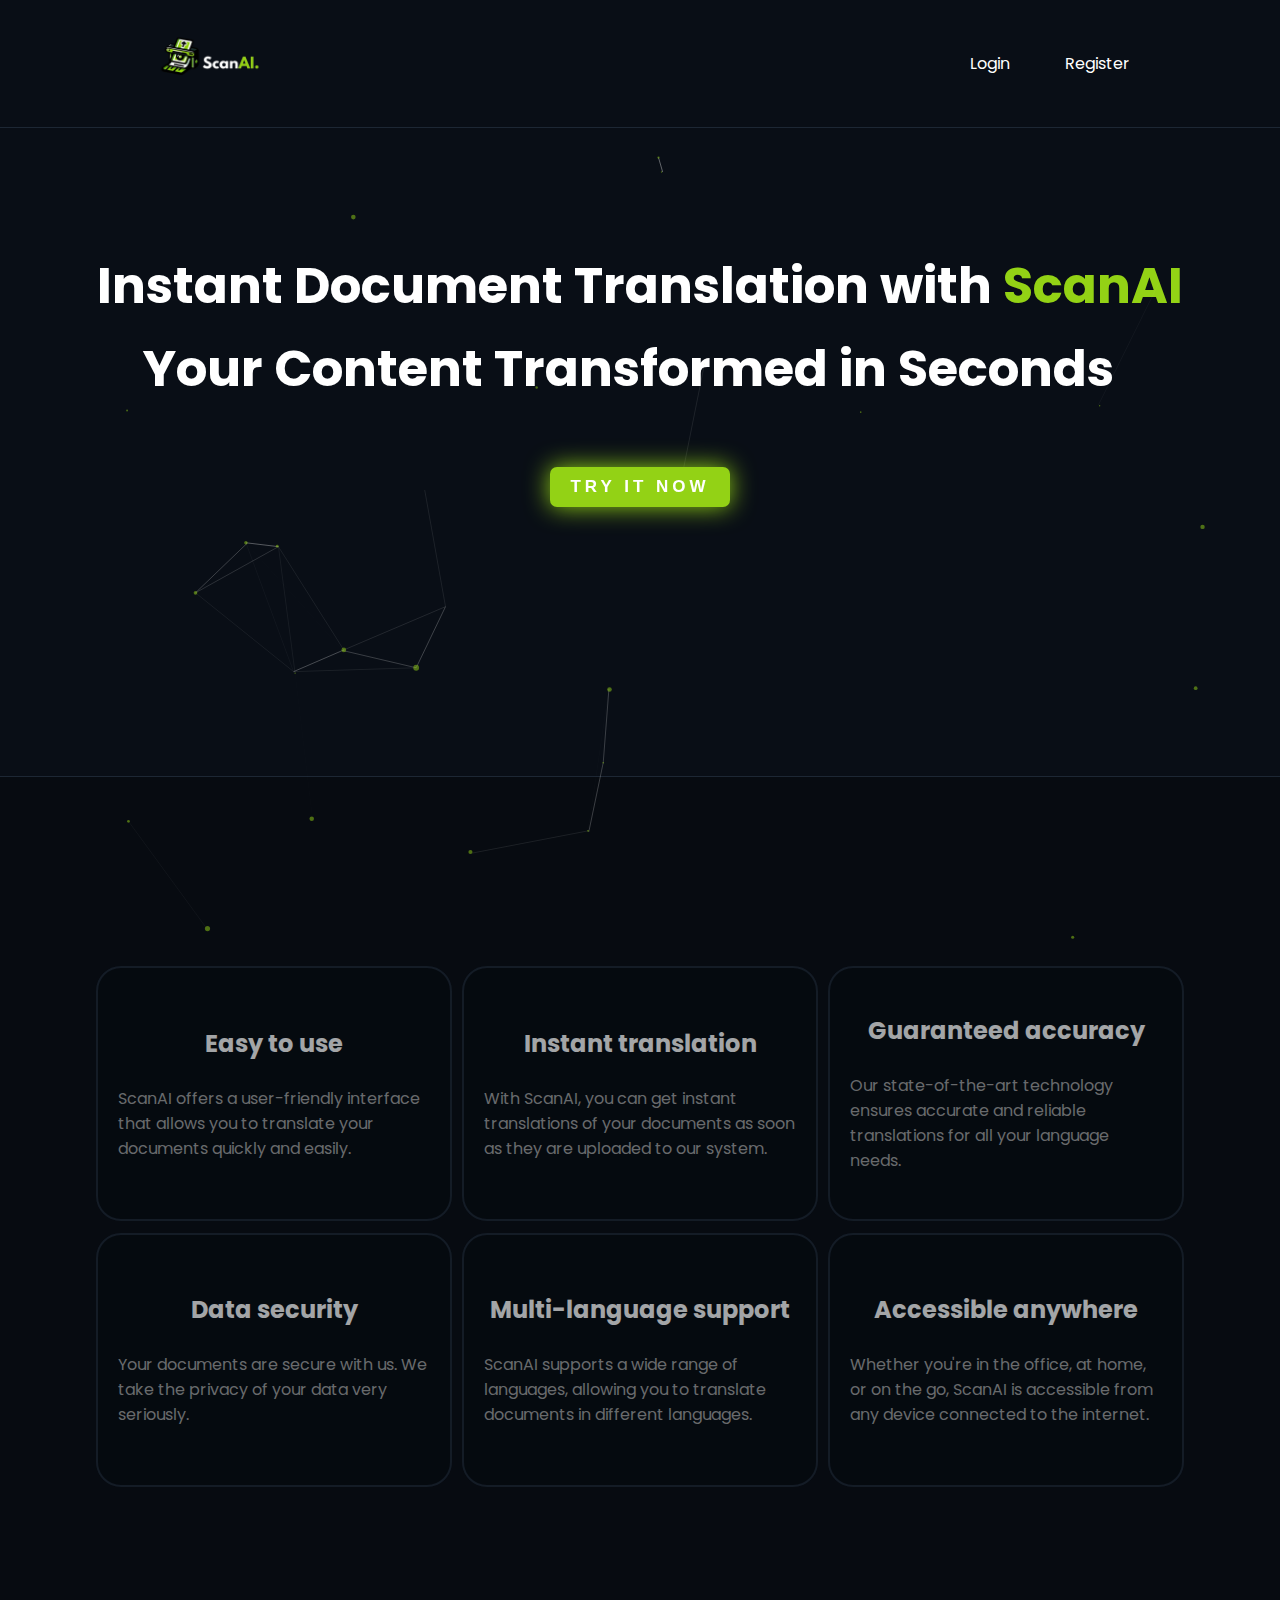
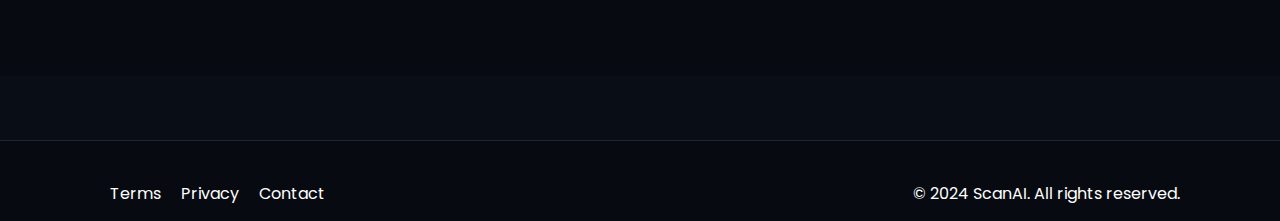
==== commit e83b0972: "redriction link index to buy" ====
--- a/index.html
+++ b/index.html
@@ -31,7 +31,10 @@
         <div class="backTitle">Your Content Transformed in Seconds</div>
       </h1>
       <!-- Bouton d'action -->
-      <button class="shadow__btn">Try it now</button>
+      <button class="shadow__btn">
+        <a href="abo.html">Try it now</a>
+        </button>
+
     </div>
   </div>
 
--- a/style.css
+++ b/style.css
@@ -168,6 +168,9 @@
     transition-property: box-shadow;
     z-index: 1;
   }
+  .shadow__btn a{
+    color: white;
+  }
   
   .shadow__btn {
     background: #93d215;
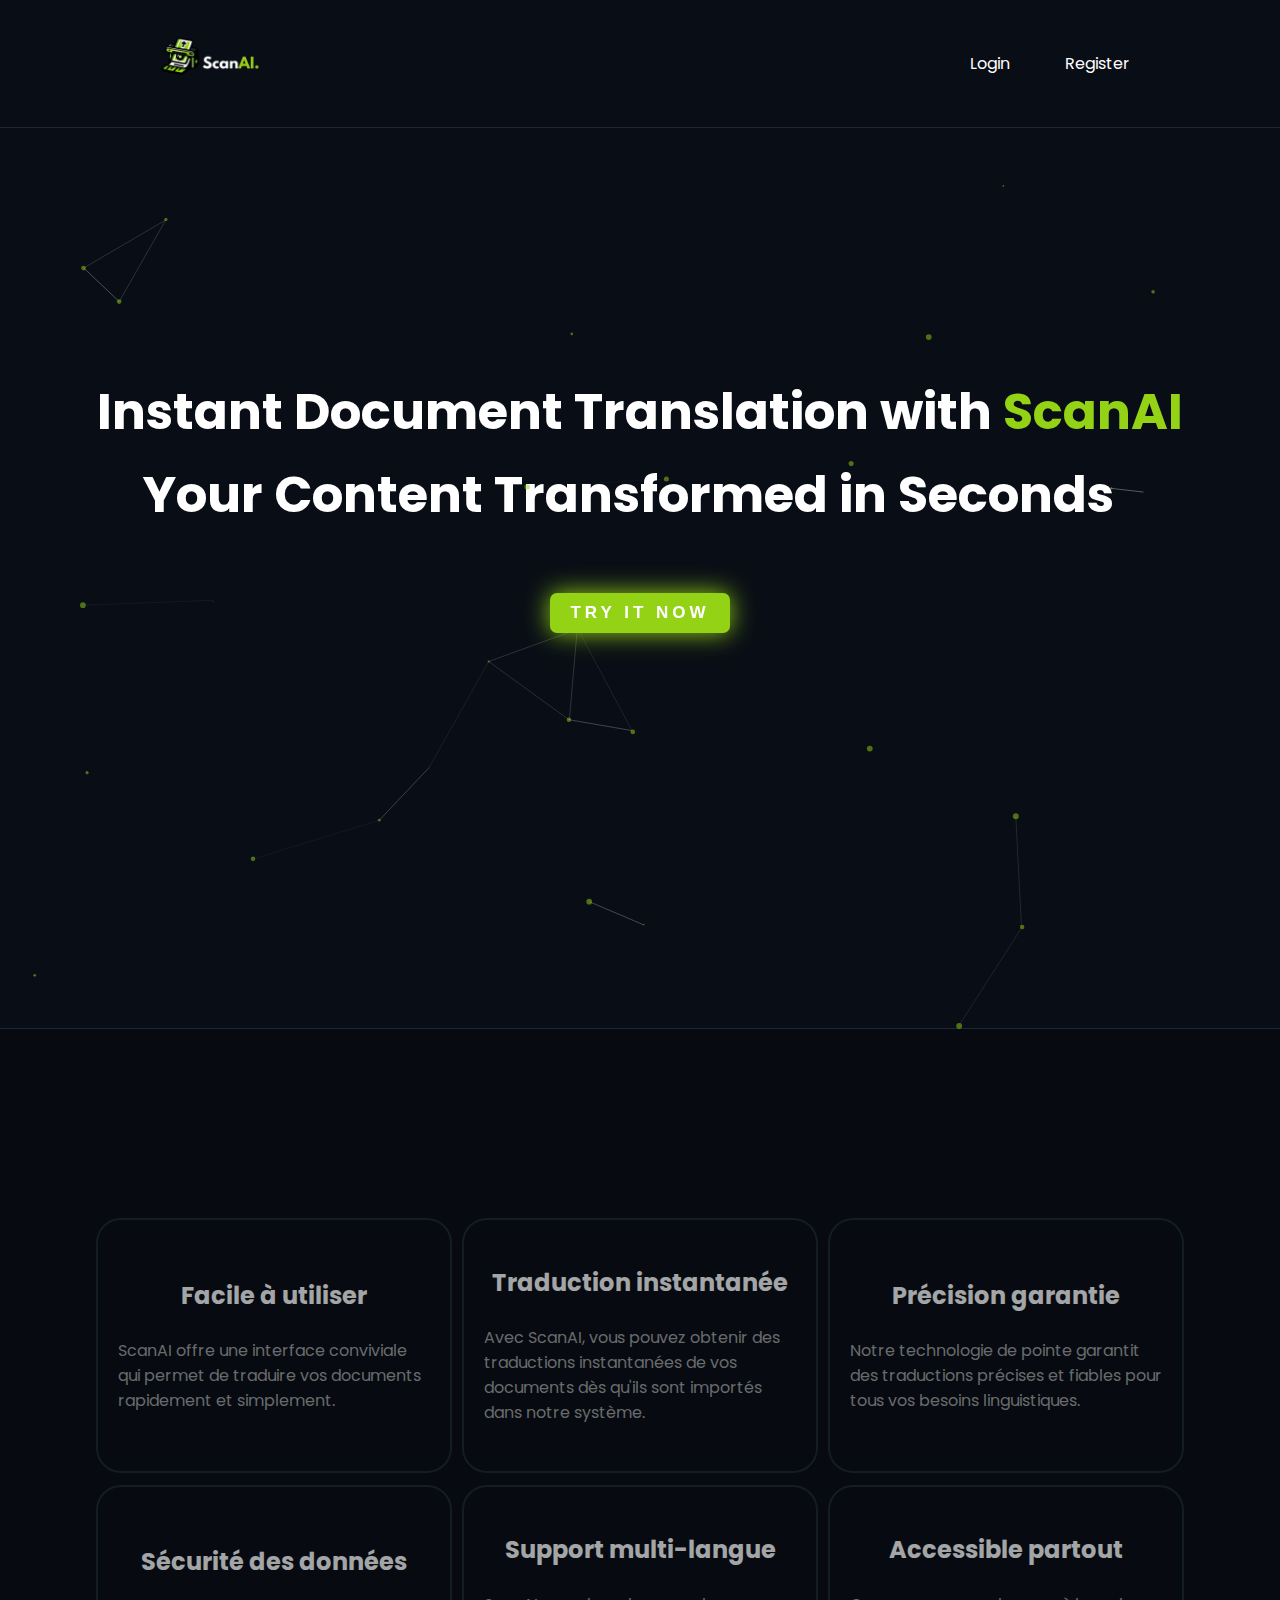
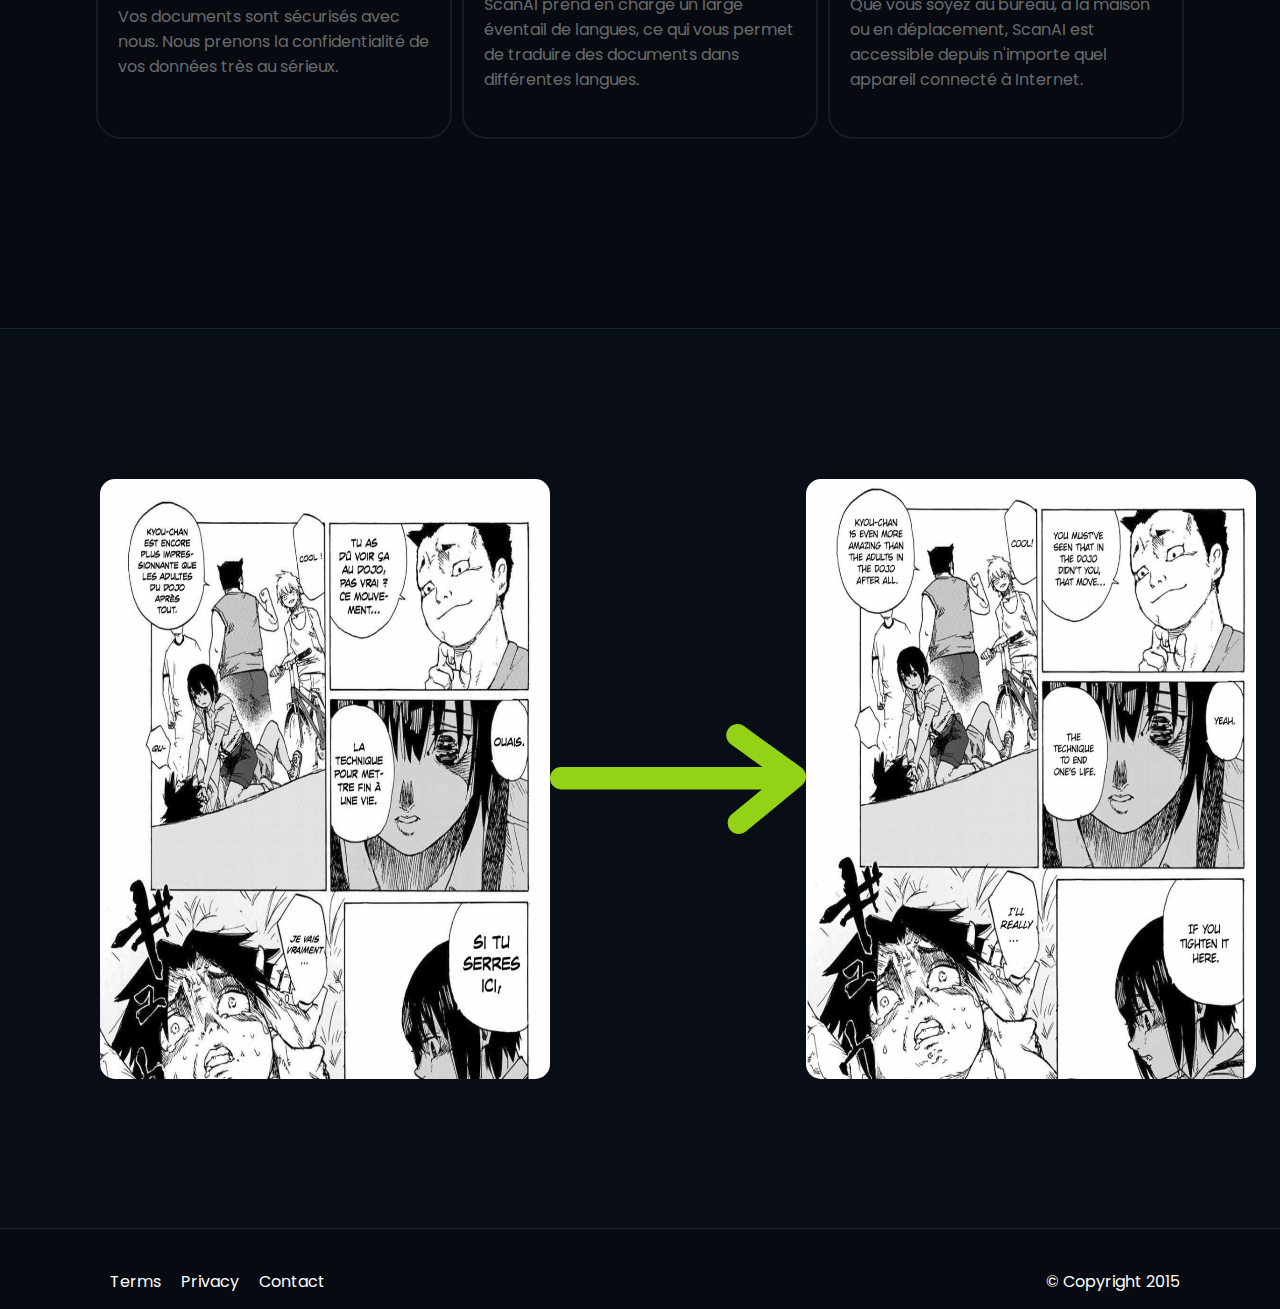
==== commit 80eab5e6: "add footer and js on login and register page" ====
--- a/index.html
+++ b/index.html
@@ -4,112 +4,91 @@
     <link rel="stylesheet" href="style.css" />
     <meta charset="UTF-8" />
     <meta name="viewport" content="width=device-width, initial-scale=1.0" />
-    <title>ScanAI</title>
+    <title>Document</title>
   </head>
   <body>
-    <!-- Barre de navigation -->
     <nav class="navLanding">
-      <!-- Logo avec lien vers la page d'accueil -->
       <a href="index.html"><img src="logoScanAI.png" class="logo" /></a>
-      <!-- Liste des liens -->
       <ul class="ulNav">
-        <!-- Lien vers la page de connexion -->
         <a href="login.html"><li>Login</li></a>
-        <!-- Lien vers la page d'inscription -->
         <a href="register.html"><li>Register</li></a>
       </ul>
     </nav>
-   <!-- Conteneur pour le titre principal -->
-   <div class="containerTitle">
-    <div class="containerAll">
-      <!-- Effet de particules -->
-      <div id="particles-js"></div>
-      <!-- Titre principal -->
-      <h1 class="mainTitle" id="mainTitle">
-        Instant Document Translation with <span>ScanAI</span><br />
-        <!-- Sous-titre -->
-        <div class="backTitle">Your Content Transformed in Seconds</div>
-      </h1>
-      <!-- Bouton d'action -->
-      <button class="shadow__btn">
-        <a href="abo.html">Try it now</a>
-        </button>
+    <div class="containerTitle">
+      <div class="containerAll">
+        <div id="particles-js"></div>
+        <h1 class="mainTitle" id="mainTitle">
+          Instant Document Translation with <span>ScanAI</span><br />
+          <div class="backTitle">Your Content Transformed in Seconds</div>
+        </h1>
+        <button class="shadow__btn"><a href="login.html" style="color: white;">Try it now</a></button>
+      </div>
+    </div>
 
-    </div>
-  </div>
-
-
-
-    <!-- Section avec grille de présentation -->
     <section class="section1">
       <div class="parent" id="grid">
-        <!-- Contenu de la grille -->
-        <div class="div1"><h2 class="gridTitle">Easy to use</h2><br>ScanAI offers a user-friendly interface that allows you to translate your documents quickly and easily.</div>
-        <div class="div2"><h2 class="gridTitle">Instant translation</h2><br>With ScanAI, you can get instant translations of your documents as soon as they are uploaded to our system.</div>
-        <div class="div3"><h2 class="gridTitle">Guaranteed accuracy</h2><br>Our state-of-the-art technology ensures accurate and reliable translations for all your language needs.</div>
-        <div class="div4"><h2 class="gridTitle">Data security</h2><br>Your documents are secure with us. We take the privacy of your data very seriously.</div>
-        <div class="div5"><h2 class="gridTitle">Multi-language support</h2><br>ScanAI supports a wide range of languages, allowing you to translate documents in different languages.</div>
-        <div class="div6"><h2 class="gridTitle">Accessible anywhere</h2><br>Whether you're in the office, at home, or on the go, ScanAI is accessible from any device connected to the internet.</div>
-        <!-- Suiveur de la souris -->
+        <div class="div1"><h2 class="gridTitle">Facile à utiliser</h2><br>ScanAI offre une interface conviviale qui permet de traduire vos documents rapidement et simplement.</div>
+        <div class="div2"><h2 class="gridTitle">Traduction instantanée</h2><br>Avec ScanAI, vous pouvez obtenir des traductions instantanées de vos documents dès qu'ils sont importés dans notre système.</div>
+        <div class="div3"><h2 class="gridTitle">Précision garantie</h2><br>Notre technologie de pointe garantit des traductions précises et fiables pour tous vos besoins linguistiques.</div>
+        <div class="div4"><h2 class="gridTitle">Sécurité des données</h2><br>Vos documents sont sécurisés avec nous. Nous prenons la confidentialité de vos données très au sérieux.</div>
+        <div class="div5"><h2 class="gridTitle">Support multi-langue</h2><br>ScanAI prend en charge un large éventail de langues, ce qui vous permet de traduire des documents dans différentes langues.</div>
+        <div class="div6"><h2 class="gridTitle">Accessible partout</h2><br>Que vous soyez au bureau, à la maison ou en déplacement, ScanAI est accessible depuis n'importe quel appareil connecté à Internet.</div>
         <div class="mouse-follower" id="mouseFollower"></div>
       </div>
     </section>
-      <!-- Pied de page -->
-      <footer>
-        <div class='container'>
-        <div class='row'>
-            <div class='col-md-12'>
-                <!-- Liens de navigation dans le pied de page -->
-                <ul>
-                    <li><a href='#'>Terms</a></li>
-                    <li><a href='#'>Privacy</a></li>
-                    <li><a href='#'>Contact</a></li>
-                    <li><a href='#'></a></li>
-                    <!-- Droits d'auteur -->
-                    <p>&copy; 2024 ScanAI. All rights reserved.</p>
-                </ul>
-            </div>
-        </div>
-        </div>
-    </footer>
-  
-    <!-- Chargement de la bibliothèque de particules -->
+
+    <section class="section2">
+      <div class="containerImg">
+         <img src="ex1.png" class="beforeAfter">
+         <img src="arrow-right.svg" class="arrow" style="color: #93d215;">
+         <img src="ex2.png" class="beforeAfter">
+      </div>
+    </section>
+    <footer>
+      <div class='container'>
+      <div class='row'>
+          <div class='col-md-12'>
+              <ul>
+                  <li><a href='#'>Terms</a></li>
+                  <li><a href='#'>Privacy</a></li>
+                  <li><a href='#'>Contact</a></li>
+                  <li><a href='#'></a></li>
+                  <p>&copy; Copyright 2015</p>
+              </ul>
+          </div>
+      </div>
+      </div>
+  </footer>
+
     <script src="particles.js"></script>
     <script>
-      // Chargement de la configuration des particules
       particlesJS.load("particles-js", "particlesjs-config.json", function () {
         console.log("callback - particles.js config loaded");
       });
     </script>
     <script>
 document.addEventListener("DOMContentLoaded", function() {
-  // Sélection des éléments nécessaires
   const parent = document.querySelector(".parent");
   const mouseFollower = document.querySelector(".mouse-follower");
 
-  // Gestionnaire d'événements pour afficher le suiveur de la souris
   parent.addEventListener("mouseenter", function() {
     mouseFollower.style.display = "block";
   });
 
-  // Gestionnaire d'événements pour masquer le suiveur de la souris
   parent.addEventListener("mouseleave", function() {
     mouseFollower.style.display = "none";
   });
 
-  // Gestionnaire d'événements pour suivre la souris dans la zone parent
   document.addEventListener("mousemove", function(e) {
     const parentRect = parent.getBoundingClientRect();
     const mouseX = e.pageX;
     const mouseY = e.pageY;
 
-    // Calcul des limites de la zone parent
     const parentLeft = parentRect.left + window.pageXOffset;
     const parentTop = parentRect.top + window.pageYOffset;
     const parentRight = parentRect.right + window.pageXOffset - mouseFollower.offsetWidth;
     const parentBottom = parentRect.bottom + window.pageYOffset - mouseFollower.offsetHeight;
 
-    // Mise à jour de la position du suiveur de la souris si la souris est à l'intérieur de la zone parent
     if (mouseX >= parentLeft && mouseX <= parentRight && mouseY >= parentTop && mouseY <= parentBottom) {
       let adjustedMouseX = mouseX - parentLeft;
       let adjustedMouseY = mouseY - parentTop;
@@ -119,7 +98,9 @@
     }
   });
 });
+
+
+
     </script>
-
   </body>
 </html>
--- a/style.css
+++ b/style.css
@@ -60,7 +60,7 @@
 
 .containerTitle {
   width: 100%;
-  height: 72vh;
+  height: 100vh;
   color: white;
   display: flex;
   align-items: center;
@@ -168,9 +168,6 @@
     transition-property: box-shadow;
     z-index: 1;
   }
-  .shadow__btn a{
-    color: white;
-  }
   
   .shadow__btn {
     background: #93d215;
@@ -200,13 +197,14 @@
     background-color: #090e16;
     border-top: solid 1px #1d2734;
     display: flex;
-    flex-direction: column;
-    justify-content: flex-end;
+    align-items: center;
+    justify-content: center;
+    justify-content: space-between;
   }
 
   footer {
     border-top: #1d2734 solid 1px;
-    padding: 40px 100px;
+    padding:40px 100px;
     color: white;
     background: #070b11;
   }
@@ -265,6 +263,7 @@
 
 form{
   margin-top: 70px;
+    height: 520px;
     width: 400px;
     background-color: rgba(255, 255, 255, 0.018);
     position: absolute;
@@ -346,176 +345,33 @@
   margin-right: 4px;
 }
 
-/* Page Check Code : style check code */
-#CheckTitle{
-  font-size: 30px;    
-  color: #fff;
-  margin-bottom: 10%;
-
-}
-.containerFormCheck {
-  width: 100%;
-  height: 10%;
-  display: flex;
-  flex-direction: column;
+.containerImg {
+  padding: 20px 100px;
+  height: 60vh;
+  width: 100%;
+  display: flex;
   align-items: center;
   justify-content: center;
-
-}
-
-#btnSubmite{
-  width: 40%;
-  height: 40px;
-  background-color: #93d215;
-  color: white;
-  border: none;
-  border-radius: 5px;
-  cursor: pointer;
-  margin: 20% 0 0 0;
-  border: none;
-}
-#myBox{
-  display: flex;
   justify-content: space-around;
-
-}
-#myBox input{
-  text-align: center;
-  font-size: 35px;
-  width: 15%;
-  height: 80px;
-  border: solid 1px #93d215;
-  border-radius: 10px;
-  box-shadow: 0 0 .1rem #fff,
-  0 0 .05rem #fff,
-  0 0 0.5rem #93d215,
-  0 0 0.4rem #93d215,
-  0 0 1.2rem #93d215,
-  inset 0 0 1.3rem #93d215; 
-}
-#myBox input:focus {
-  outline:  none;
-}
-
-
-/* Page Trad Page : style Trade Page */
-
-#BloxPage{
-  width: 50%;
-  height: 80%;
-  border: solid 1px #93d215;
-  border-radius: 10px;
-  box-shadow: 0 0 .1rem #fff,
-  0 0 .05rem #fff,
-  0 0 0.5rem #93d215,
-  0 0 0.4rem #93d215,
-  0 0 1.2rem #93d215,
-  inset 0 0 1.3rem #93d215; 
-}
-
-#sectionTrad{
-  display: flex;
-}
-#BloxPage{
-  color: white;
-  display: flex;
-  justify-content: center;
-  align-items: center;
-  font-size: 30px;
-}
-.boxT{
-  width: 50%;
-  height: 80vh;
-  display: flex;
-  justify-content: center;
-  align-items: center;
-  flex-direction: column;
-}
-.lselect{
-  width: 100%;
-  height: 40px;
-  background-color: #090e16;
-  color: white;
-  border: solid 1px #93d215;
-  border-radius: 10px;
-  box-shadow: 0 0 .1rem #fff,
-  0 0 .02rem #fff,
-  0 0 0.2rem #93d215,
-  0 0 0.1rem #93d215,
-  0 0 1rem #93d215,
-  inset 0 0 1.3rem #93d215; 
-  outline: none;
-}
-#FormTrad{
-  width: 100%;
-  text-align: center;
-}
-#DofSelect{
-  display: flex;
-  justify-content: space-around;
-}
-
-#tradTitle{
-  font-size: 30px;    
-  color: #fff;
-  margin-bottom: 10%;
-}
-
-
-/** Page abonnement : style abonnement */
-.SectionAbo{
-  display: flex;
-  justify-content: space-around;
-  width: 80%;
-}
-.logoArt{
-  width: 30%;
-  margin: 20% 0;
-
-}
-#AboTitle{
-  font-size: 30px;    
-  color: #fff;
-  margin-bottom: 4%;
-}
-.containerAbo{
-  width: 100%;
-  display: flex;
-  flex-direction: column;
-  align-items: center;
-  justify-content: center;
-  margin-top: 2%;
-}
-.ContAbo{
-  display: flex;
-  justify-content: center;
-  align-items: center;
-  flex-direction: column;
-  width: 25%;
-  border: solid 1px #93d215;
-  border-radius: 10px;
-  color: #fff;
-  box-shadow: 0 0 .1rem #fff,
-  0 0 .02rem #fff,
-  0 0 0.2rem #93d215,
-  0 0 0.1rem #93d215,
-  0 0 1rem #93d215,
-  inset 0 0 1.3rem #93d215; 
-  outline: none;
-}
-
-.btnABO{
-  width: 40%;
-  height: 40px;
-  background-color: #93d215;
-  color: white;
-  border: none;
-  border-radius: 5px;
-  cursor: pointer;
-  margin: 10% 0;
-  border: none;
-}
-
-footer{
-  margin-top: 5%;
+}
+
+.beforeAfter {
+  border-radius: 15px;
+  height: 600px;
+  width: 450px;
+}
+
+.containerLogin {
+  height: 50%;
+  width: 100%;
+}
+
+.loginPage {
+  height: 100vh;
+  width: 100%;
+}
+
+.registerPage {
+  height: 100vh;
+  width: 100%;
 }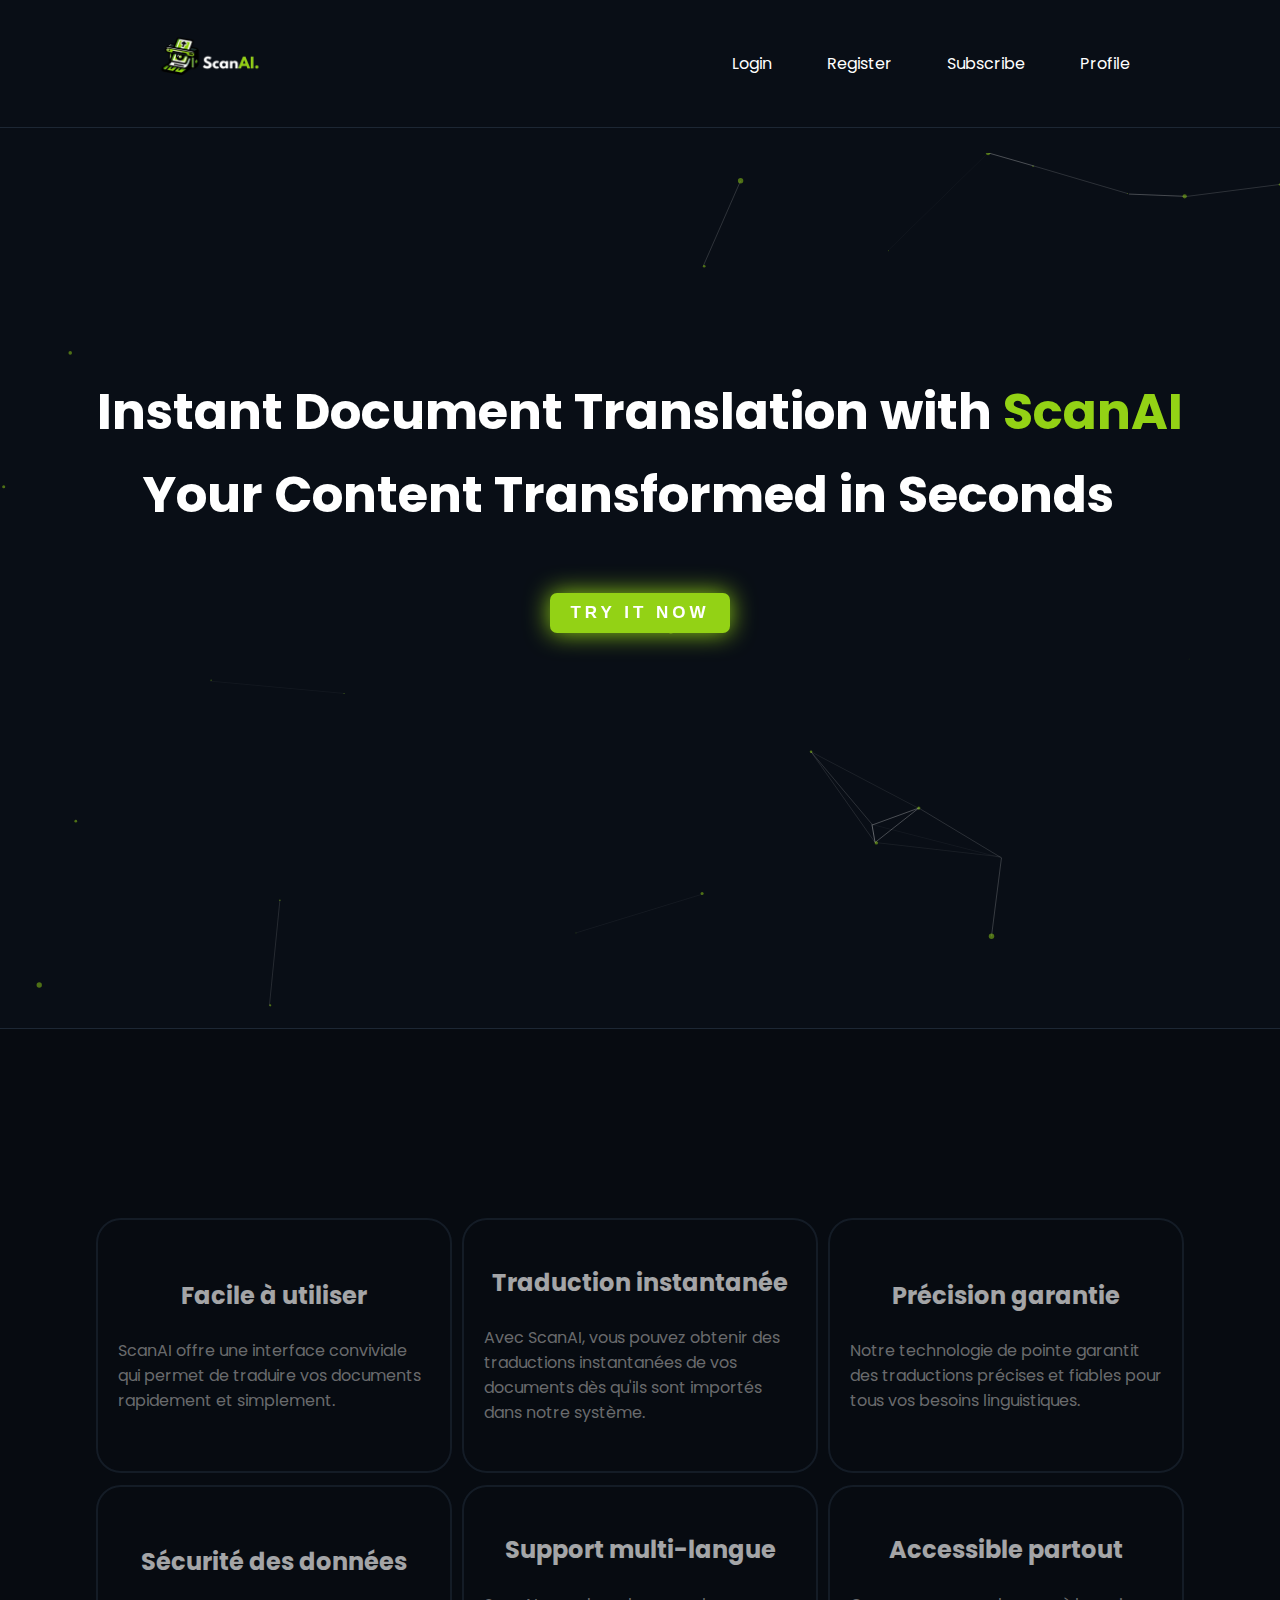
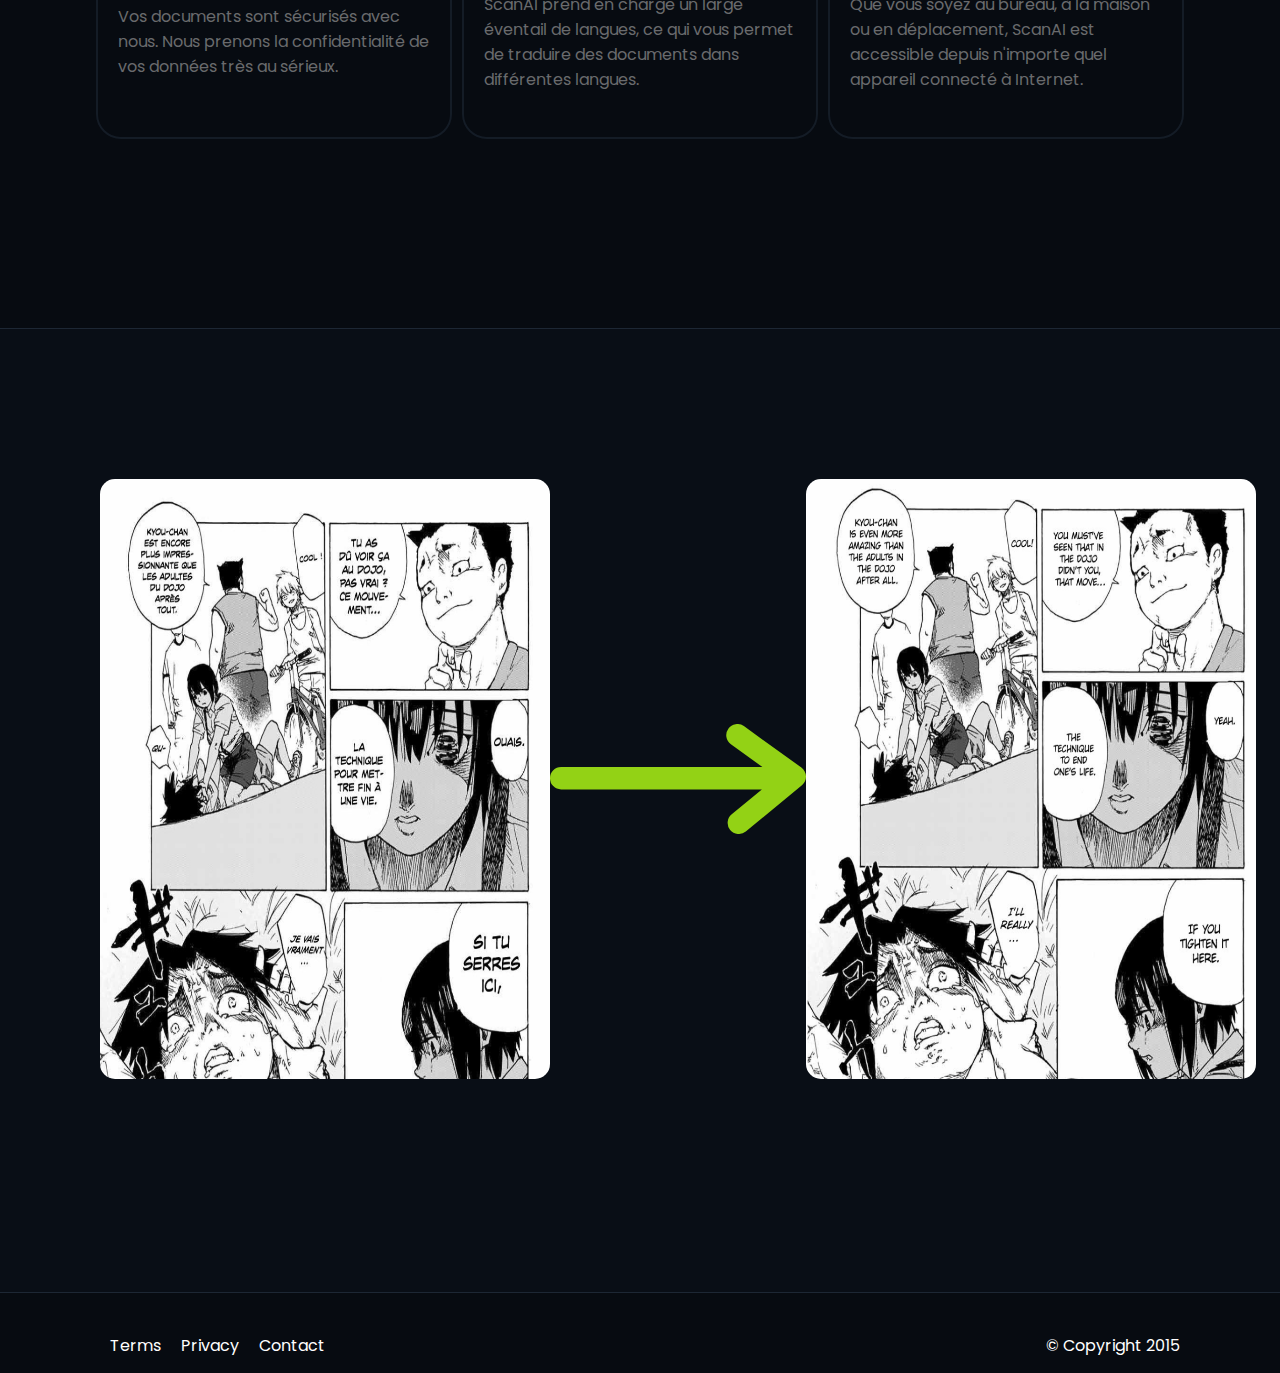
==== commit 3ad51b53: "add 2 more page last version" ====
--- a/index.html
+++ b/index.html
@@ -12,6 +12,8 @@
       <ul class="ulNav">
         <a href="login.html"><li>Login</li></a>
         <a href="register.html"><li>Register</li></a>
+        <a href="abo.html"><li>Subscribe</li></a>
+        <a href="profil.html"><li>Profile</li></a>
       </ul>
     </nav>
     <div class="containerTitle">
--- a/style.css
+++ b/style.css
@@ -374,4 +374,179 @@
 .registerPage {
   height: 100vh;
   width: 100%;
-}+}
+
+/* Page Check Code : style check code */
+#CheckTitle{
+  font-size: 30px;    
+  color: #fff;
+  margin-bottom: 10%;
+
+}
+.containerFormCheck {
+  width: 100%;
+  height: 10%;
+  display: flex;
+  flex-direction: column;
+  align-items: center;
+  justify-content: center;
+
+}
+
+#btnSubmite{
+  width: 40%;
+  height: 40px;
+  background-color: #93d215;
+  color: white;
+  border: none;
+  border-radius: 5px;
+  cursor: pointer;
+  margin: 20% 0 0 0;
+  border: none;
+}
+#myBox{
+  display: flex;
+  justify-content: space-around;
+
+}
+#myBox input{
+  text-align: center;
+  font-size: 35px;
+  width: 15%;
+  height: 80px;
+  border: solid 1px #93d215;
+  border-radius: 10px;
+  box-shadow: 0 0 .1rem #fff,
+  0 0 .05rem #fff,
+  0 0 0.5rem #93d215,
+  0 0 0.4rem #93d215,
+  0 0 1.2rem #93d215,
+  inset 0 0 1.3rem #93d215; 
+}
+#myBox input:focus {
+  outline:  none;
+}
+
+
+/* Page Trad Page : style Trade Page */
+
+#BloxPage{
+  width: 50%;
+  height: 80%;
+  border: solid 1px #93d215;
+  border-radius: 10px;
+  box-shadow: 0 0 .1rem #fff,
+  0 0 .05rem #fff,
+  0 0 0.5rem #93d215,
+  0 0 0.4rem #93d215,
+  0 0 1.2rem #93d215,
+  inset 0 0 1.3rem #93d215; 
+}
+
+#sectionTrad{
+  display: flex;
+}
+#BloxPage{
+  color: white;
+  display: flex;
+  justify-content: center;
+  align-items: center;
+  font-size: 30px;
+}
+.boxT{
+  width: 50%;
+  height: 80vh;
+  display: flex;
+  justify-content: center;
+  align-items: center;
+  flex-direction: column;
+}
+.lselect{
+  width: 100%;
+  height: 40px;
+  background-color: #090e16;
+  color: white;
+  border: solid 1px #93d215;
+  border-radius: 10px;
+  box-shadow: 0 0 .1rem #fff,
+  0 0 .02rem #fff,
+  0 0 0.2rem #93d215,
+  0 0 0.1rem #93d215,
+  0 0 1rem #93d215,
+  inset 0 0 1.3rem #93d215; 
+  outline: none;
+}
+#FormTrad{
+  width: 100%;
+  text-align: center;
+}
+#DofSelect{
+  display: flex;
+  justify-content: space-around;
+}
+
+#tradTitle{
+  font-size: 30px;    
+  color: #fff;
+  margin-bottom: 10%;
+}
+
+
+/** Page abonnement : style abonnement */
+.SectionAbo{
+  display: flex;
+  justify-content: space-around;
+  width: 80%;
+}
+.logoArt{
+  width: 30%;
+  margin: 20% 0;
+
+}
+#AboTitle{
+  font-size: 30px;    
+  color: #fff;
+  margin-bottom: 4%;
+}
+.containerAbo{
+  width: 100%;
+  display: flex;
+  flex-direction: column;
+  align-items: center;
+  justify-content: center;
+  margin-top: 2%;
+}
+.ContAbo{
+  display: flex;
+  justify-content: center;
+  align-items: center;
+  flex-direction: column;
+  width: 25%;
+  border: solid 1px #93d215;
+  border-radius: 10px;
+  color: #fff;
+  box-shadow: 0 0 .1rem #fff,
+  0 0 .02rem #fff,
+  0 0 0.2rem #93d215,
+  0 0 0.1rem #93d215,
+  0 0 1rem #93d215,
+  inset 0 0 1.3rem #93d215; 
+  outline: none;
+}
+
+.btnABO{
+  width: 40%;
+  height: 40px;
+  background-color: #93d215;
+  color: white;
+  border: none;
+  border-radius: 5px;
+  cursor: pointer;
+  margin: 10% 0;
+  border: none;
+}
+
+footer{
+  margin-top: 5%;
+}
+
